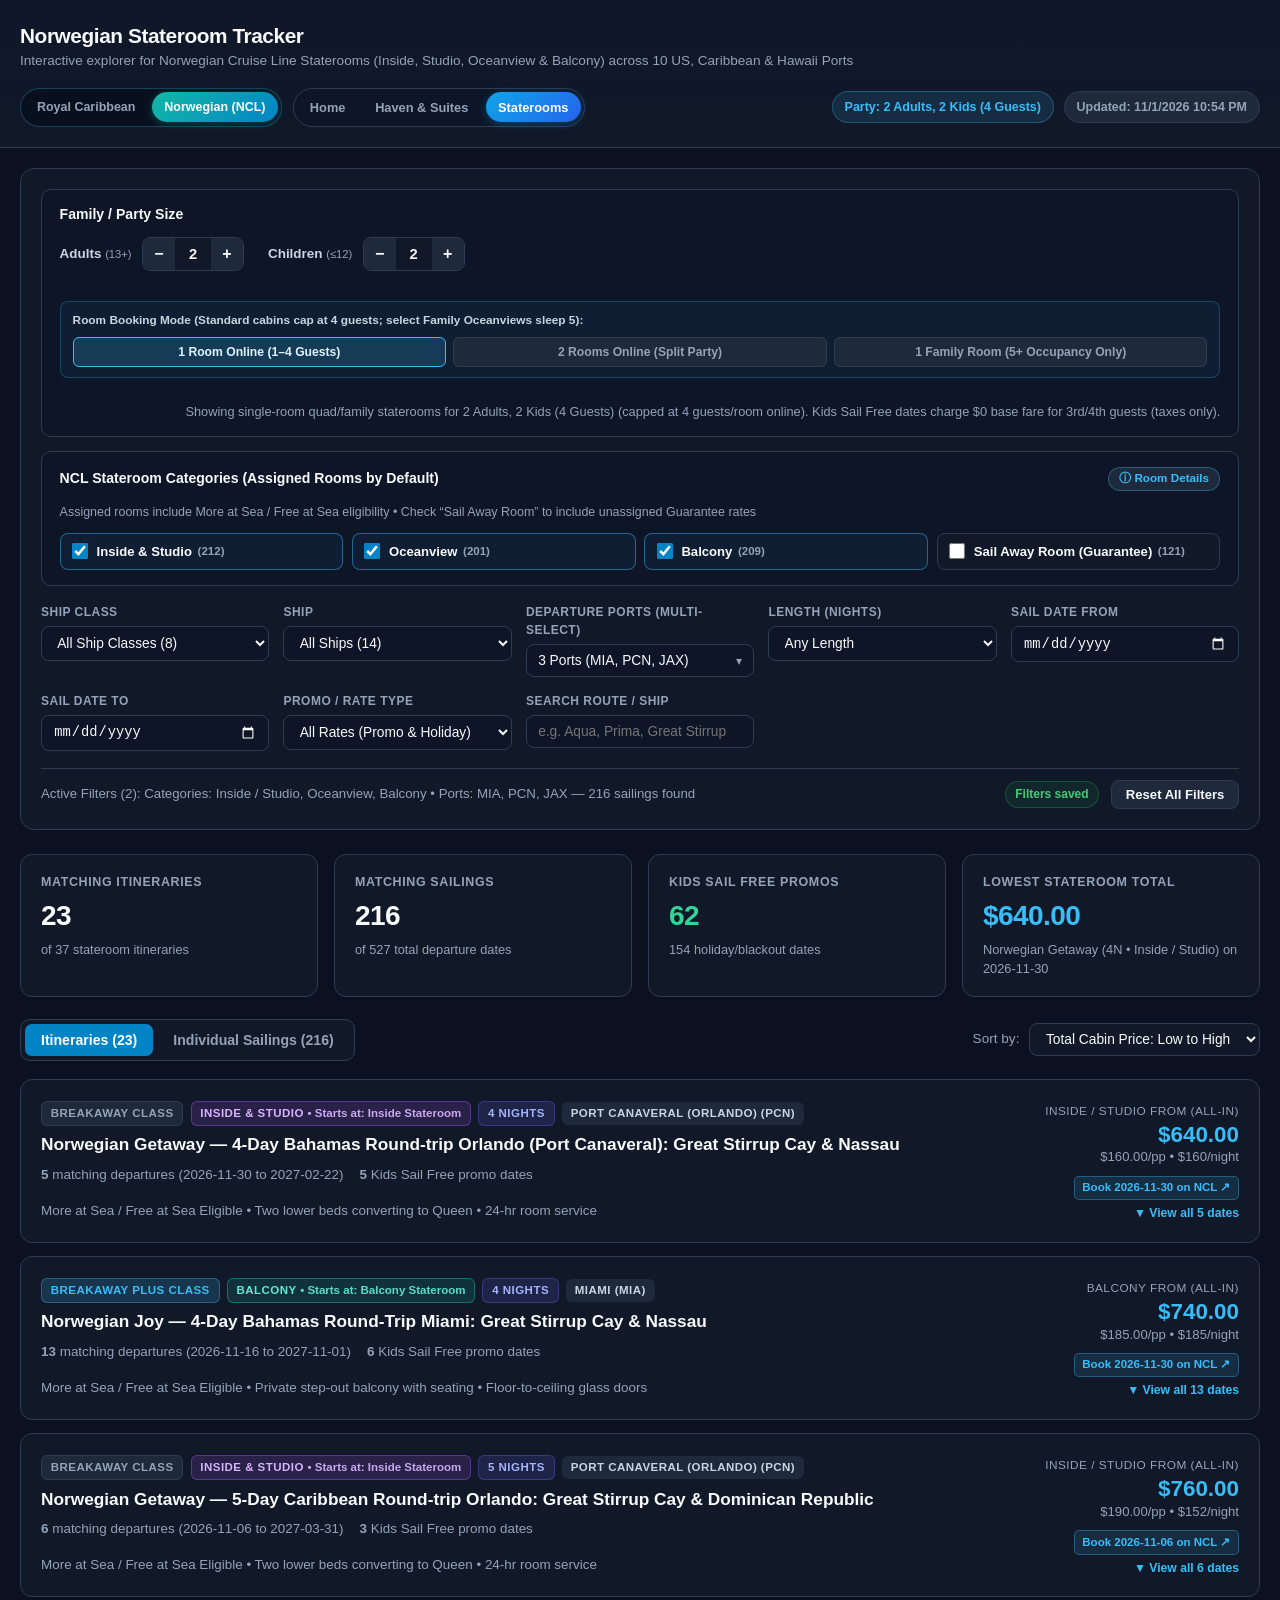
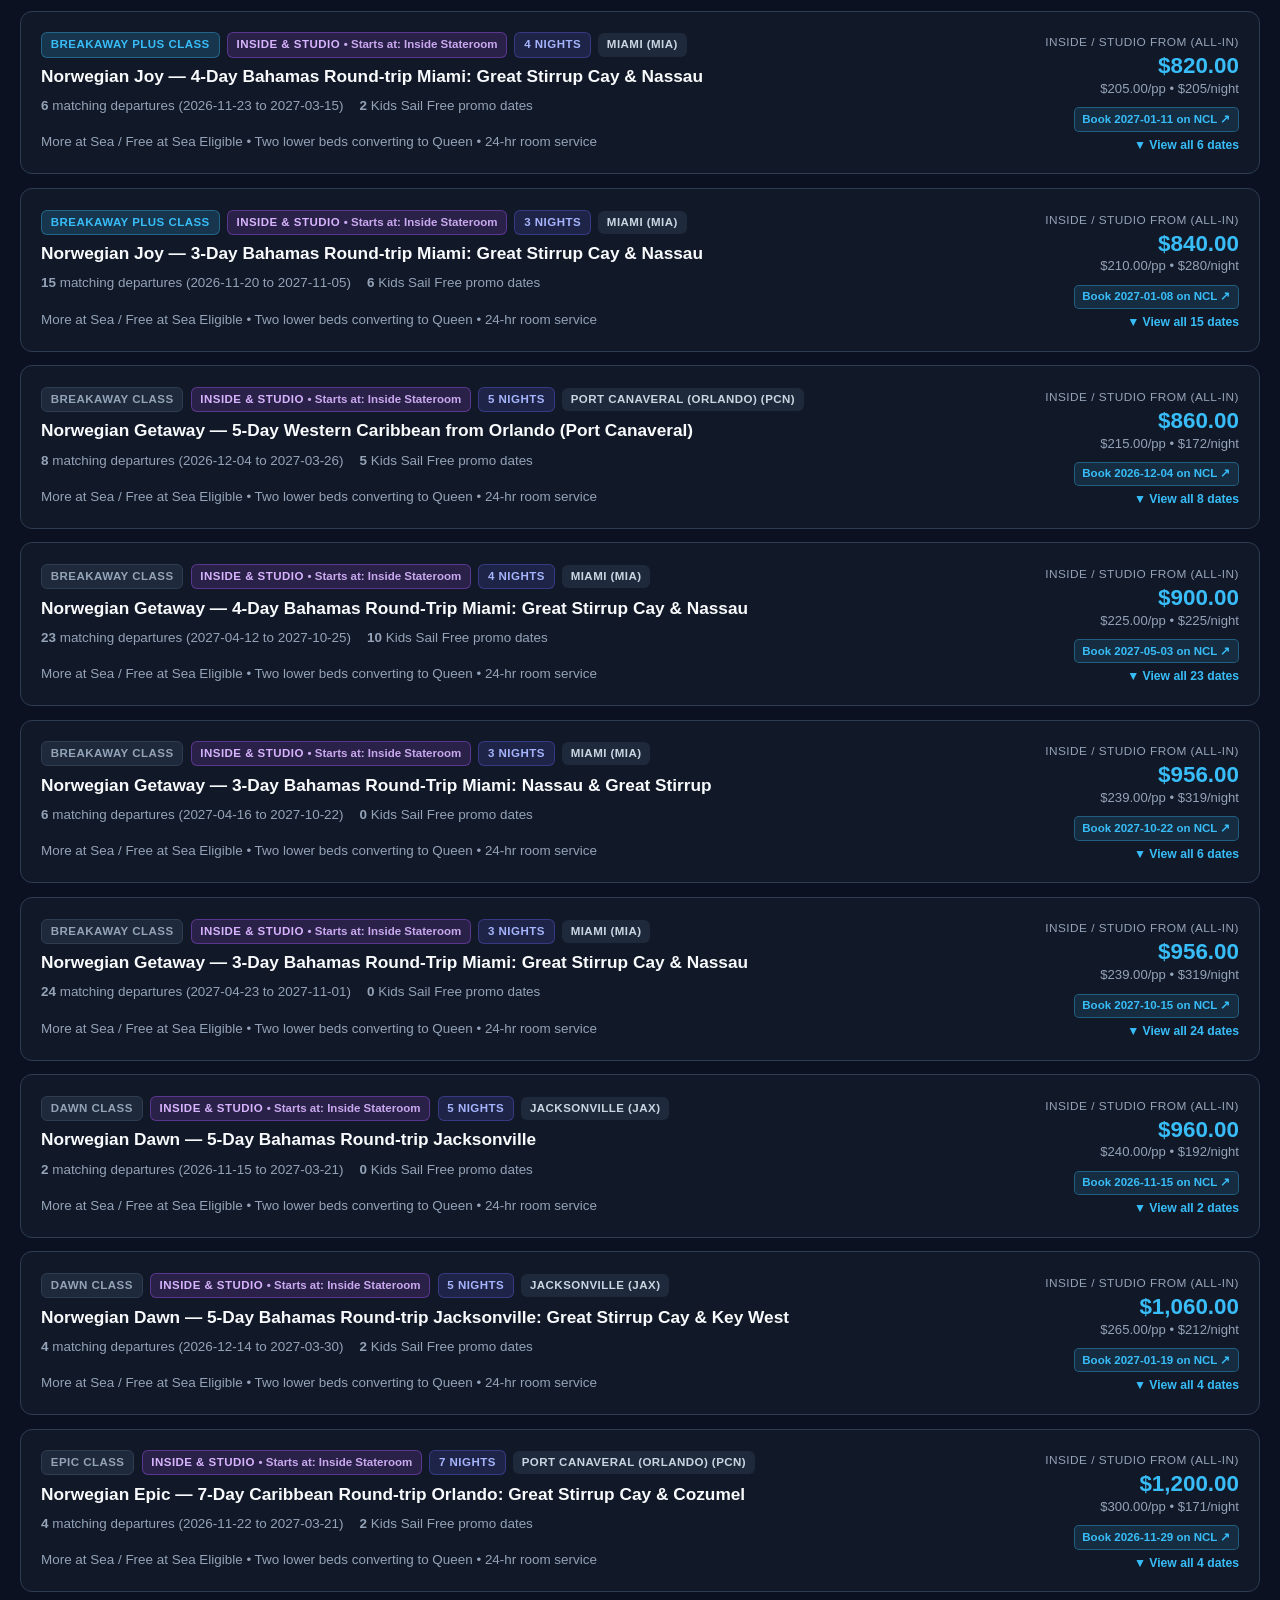
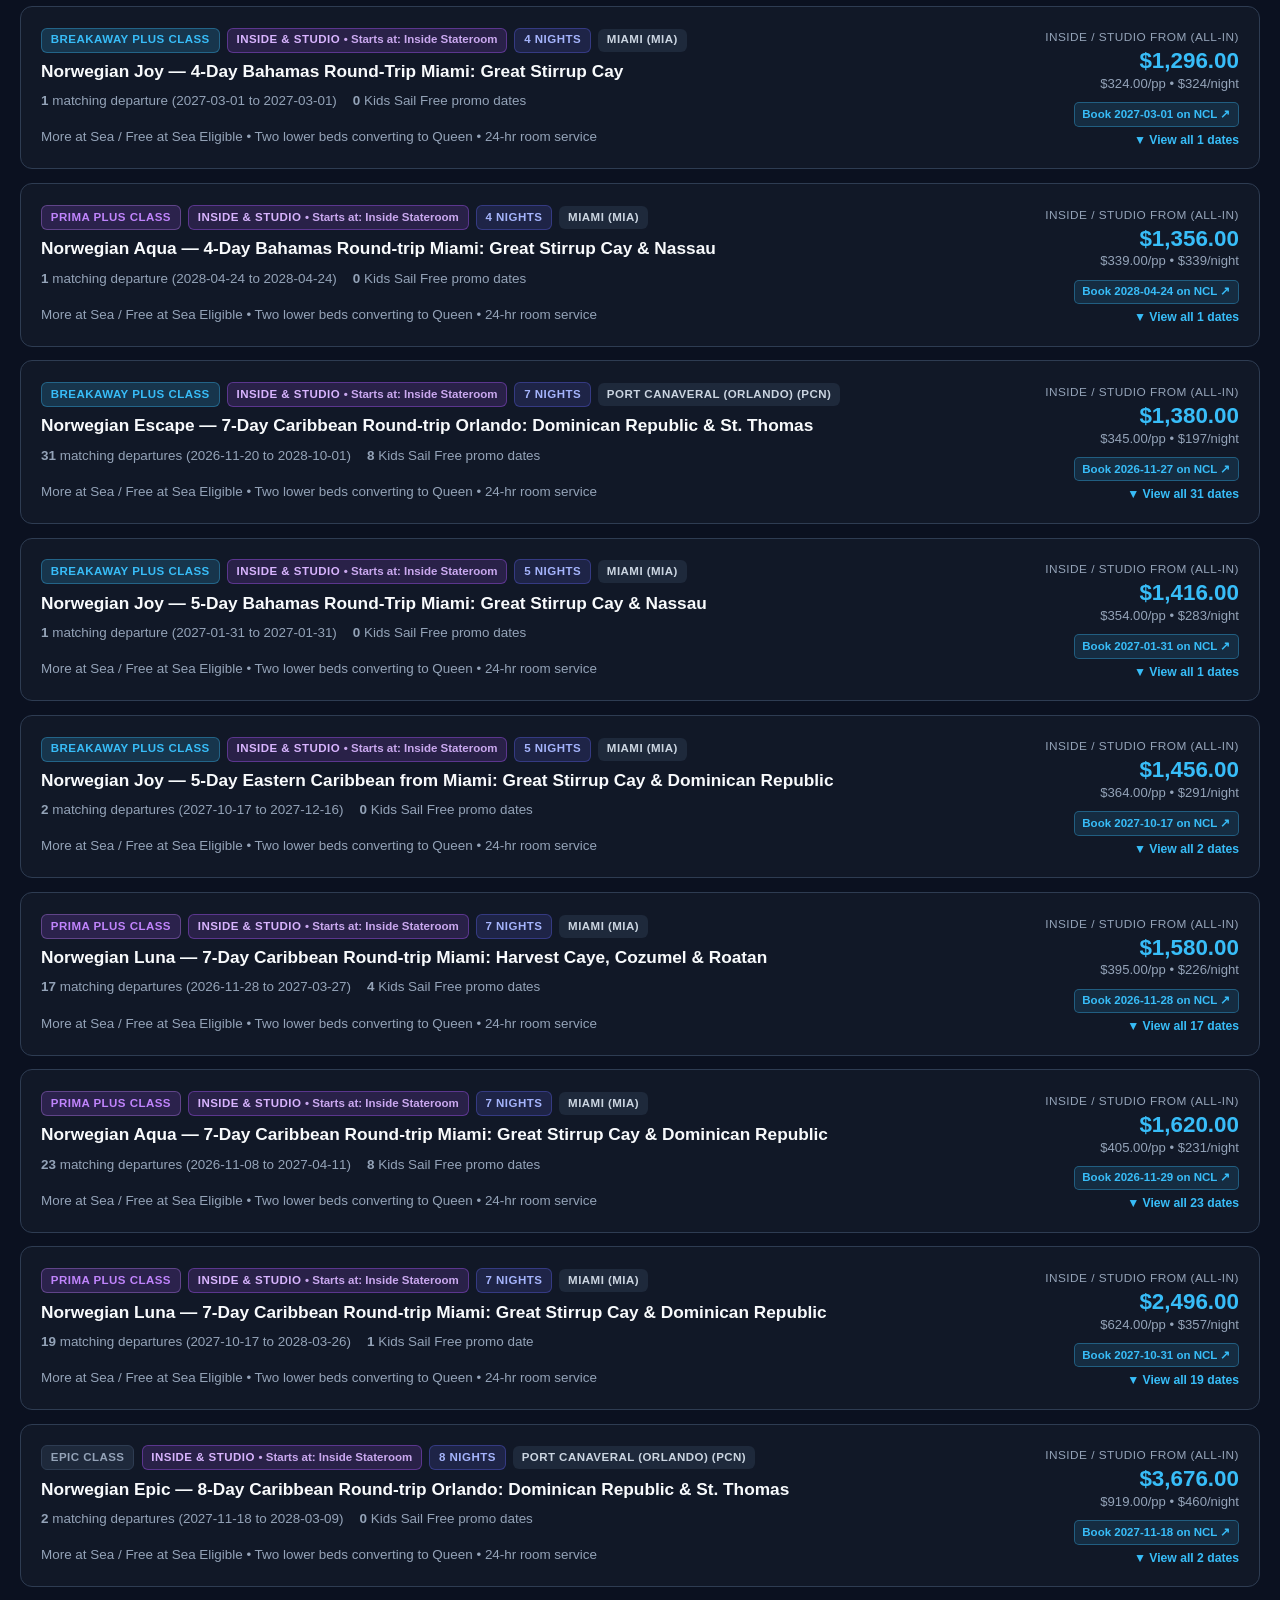
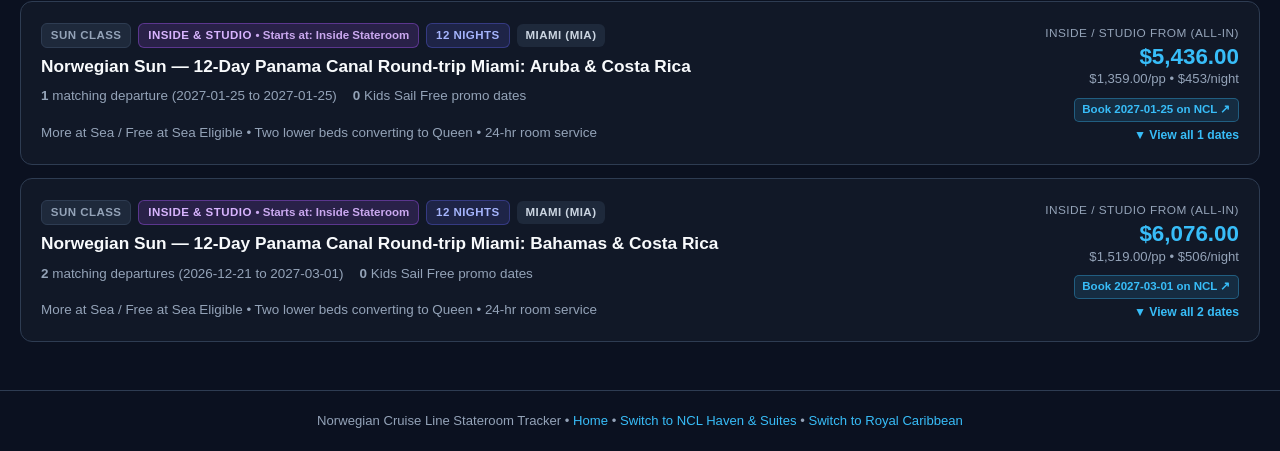
==== ncl-staterooms.html @ 7f30ced4 "Add Norwegian Cruise Line (NCL) Haven/Suites & Staterooms tabs and connecting-rooms report" ====
<!DOCTYPE html>
<html lang="en">
<head>
  <meta charset="UTF-8" />
  <meta name="viewport" content="width=device-width, initial-scale=1.0" />
  <meta name="robots" content="noindex, nofollow, noarchive" />
  <meta name="googlebot" content="noindex, nofollow" />
  <title>NCL Stateroom Tracker | Norwegian Inside, Oceanview &amp; Balcony</title>
  <link rel="stylesheet" href="styles.css?v=15" />
</head>
<body data-mode="ncl-staterooms" class="ncl-theme">
  <header class="site-header">
    <div class="container header-inner">
      <div class="brand">
        <div>
          <h1>Norwegian Stateroom Tracker</h1>
          <p class="subtitle" id="meta-subtitle">Loading NCL Inside, Studio, Oceanview &amp; Balcony staterooms across 14 ports...</p>
        </div>
      </div>
      <div class="header-nav-group">
        <div class="cruise-line-tabs" aria-label="Cruise Line Switcher">
          <a href="staterooms.html" class="line-tab" title="Switch to Royal Caribbean Staterooms">Royal Caribbean</a>
          <a href="ncl-staterooms.html" class="line-tab active" aria-current="page">Norwegian (NCL)</a>
        </div>
        <nav class="top-nav" aria-label="Tracker Switcher">
          <a href="index.html#ncl" class="nav-pill">Home</a>
          <a href="ncl-suites.html" class="nav-pill">Haven &amp; Suites</a>
          <a href="ncl-staterooms.html" class="nav-pill active">Staterooms</a>
        </nav>
      </div>
      <div class="header-meta">
        <span class="pill pill-outline" id="party-pill">Party: --</span>
        <span class="pill pill-muted" id="updated-pill">Updated: --</span>
      </div>
    </div>
  </header>

  <main class="container">
    <!-- Interactive Filter & Family Size Panel -->
    <section class="filter-panel" id="filter-panel" aria-label="Filters and Party Size">
      <button type="button" class="mobile-filter-toggle" id="mobile-filter-toggle" aria-expanded="true">
        <span>Party Size, Stateroom Types &amp; Filters</span>
        <span class="mobile-filter-chevron" id="mobile-filter-chevron">▲ Hide</span>
      </button>
      <div class="filter-collapsible-body" id="filter-collapsible-body">
        <div class="filter-panel-top">
          <!-- Family / Party Size Widget -->
          <div class="party-box">
            <div class="party-box-header">
              <span class="filter-section-title">Family / Party Size</span>
            </div>
            <div class="party-controls">
              <div class="stepper-group">
                <span class="stepper-label">Adults <small>(13+)</small></span>
                <div class="stepper">
                  <button type="button" class="step-btn" id="adults-minus" aria-label="Decrease adults">&minus;</button>
                  <span class="step-value" id="adults-val">2</span>
                  <button type="button" class="step-btn" id="adults-plus" aria-label="Increase adults">+</button>
                </div>
              </div>
              <div class="stepper-group">
                <span class="stepper-label">Children <small>(&le;12)</small></span>
                <div class="stepper">
                  <button type="button" class="step-btn" id="children-minus" aria-label="Decrease children">&minus;</button>
                  <span class="step-value" id="children-val">2</span>
                  <button type="button" class="step-btn" id="children-plus" aria-label="Increase children">+</button>
                </div>
              </div>
              <div class="room-mode-box" id="room-mode-box">
                <span class="room-mode-label" id="room-mode-label">Room Booking Mode (Standard cabins cap at 4 guests; select Family Oceanviews sleep 5):</span>
                <div class="room-mode-btns">
                  <button type="button" class="room-mode-btn active" data-room-mode="single_room" id="mode-btn-single">
                    1 Room Online (1&ndash;4 Guests)
                  </button>
                  <button type="button" class="room-mode-btn" data-room-mode="two_rooms" id="mode-btn-two">
                    2 Rooms Online (Split Party)
                  </button>
                  <button type="button" class="room-mode-btn" data-room-mode="single_room_5p" id="mode-btn-5p">
                    1 Family Room (5+ Occupancy Only)
                  </button>
                </div>
              </div>
              <div class="party-note" id="party-note">
                All-in stateroom total dynamically includes port taxes &amp; fees for all guests.
              </div>
            </div>
          </div>

          <!-- NCL Stateroom Category Checkboxes -->
          <div class="tier-box">
            <div class="tier-box-header">
              <span class="filter-section-title">NCL Stateroom Categories (Assigned Rooms by Default)</span>
              <div class="tier-header-actions">
                <button type="button" class="tier-details-toggle" id="tier-details-toggle" aria-expanded="false">
                  &#9432; Room Details
                </button>
              </div>
              <span class="tier-box-hint">Assigned rooms include More at Sea / Free at Sea eligibility &bull; Check &ldquo;Sail Away Room&rdquo; to include unassigned Guarantee rates</span>
            </div>
            <div class="tier-checkbox-grid" id="tier-checkbox-grid">
              <label class="tier-check-card tier-card-standard">
                <input type="checkbox" class="tier-checkbox" value="Interior" checked />
                <div class="tier-check-body">
                  <div class="tier-check-title">Inside &amp; Studio <span class="tier-count" id="tier-count-Interior"></span></div>
                  <div class="tier-check-desc">Family Inside (I4), Mid-Ship Inside (IA) &amp; Solo Studio (T1) &bull; Pick your exact cabin location</div>
                </div>
              </label>

              <label class="tier-check-card tier-card-sea">
                <input type="checkbox" class="tier-checkbox" value="OceanView" checked />
                <div class="tier-check-body">
                  <div class="tier-check-title">Oceanview <span class="tier-count" id="tier-count-OceanView"></span></div>
                  <div class="tier-check-desc">Oceanview Picture Window (OA) &amp; Family Oceanview (O4/O5, Sleeps 5) &bull; Ocean-facing window or porthole</div>
                </div>
              </label>

              <label class="tier-check-card tier-card-sky">
                <input type="checkbox" class="tier-checkbox" value="Balcony" checked />
                <div class="tier-check-body">
                  <div class="tier-check-title">Balcony <span class="tier-count" id="tier-count-Balcony"></span></div>
                  <div class="tier-check-desc">Balcony (BA/BB), Family Balcony (B4) &amp; Aft-Facing Balcony (B1) &bull; Private step-out veranda</div>
                </div>
              </label>

              <label class="tier-check-card tier-card-guarantee">
                <input type="checkbox" class="tier-checkbox" value="Guarantee" />
                <div class="tier-check-body">
                  <div class="tier-check-title">Sail Away Room (Guarantee) <span class="tier-count" id="tier-count-Guarantee"></span></div>
                  <div class="tier-check-desc">Unassigned Sail Away Rates (IX / OX / BX) &bull; NCL assigns cabin prior to sailing (excludes Free at Sea perks)</div>
                </div>
              </label>
            </div>
          </div>
        </div>

        <!-- Collapsible Search & Route Filters -->
        <div class="sub-collapsible-section" id="more-filters-section">
          <button type="button" class="sub-collapsible-toggle" id="more-filters-toggle" aria-expanded="false">
            <span class="sub-toggle-left">
              <strong>Route, Ship, Port &amp; Date Filters</strong>
              <span class="sub-toggle-badge" id="more-filters-badge">3 Ports</span>
            </span>
            <span class="sub-toggle-chevron" id="more-filters-chevron">&#9662; Show Filters</span>
          </button>
          <div class="filter-grid" id="filter-grid-body">
            <div class="filter-field">
              <label for="filter-ship-class">Ship Class</label>
              <select id="filter-ship-class">
                <option value="all">All Ship Classes</option>
              </select>
            </div>

            <div class="filter-field">
              <label for="filter-ship">Ship</label>
              <select id="filter-ship">
                <option value="all">All Ships</option>
              </select>
            </div>

            <div class="filter-field port-multiselect-field" id="port-multiselect">
              <label for="port-dropdown-btn">Departure Ports (Multi-Select)</label>
              <button type="button" class="multiselect-trigger" id="port-dropdown-btn" aria-expanded="false">
                <span class="multiselect-label" id="port-dropdown-label">3 Ports (MIA, PCN, JAX)</span>
                <span class="multiselect-caret">&#9662;</span>
              </button>
              <div class="multiselect-menu hidden" id="port-dropdown-menu">
                <div class="multiselect-actions">
                  <button type="button" class="ms-action-btn" data-port-preset="all">All Ports</button>
                  <button type="button" class="ms-action-btn" data-port-preset="fl">Florida (4)</button>
                  <button type="button" class="ms-action-btn" data-port-preset="orig3">MIA/PCN/JAX</button>
                  <button type="button" class="ms-action-btn" data-port-preset="none">Clear</button>
                </div>
                <div class="multiselect-list" id="port-options-list"></div>
                <div class="multiselect-add-port">
                  <div class="ms-add-row">
                    <input type="text" id="add-port-input" placeholder="Add port code (e.g. NYC, GAL, SEA)" maxlength="5" />
                    <button type="button" id="add-port-btn" class="ms-add-btn">+ Add</button>
                  </div>
                  <div class="ms-add-hint" id="add-port-hint">
                    Included: MIA, PCN, JAX, TPA, GAL, NYC, SJU, MSY, PHL, BOS, LAX, SAN, SEA, HNL
                  </div>
                </div>
              </div>
            </div>

            <div class="filter-field">
              <label for="filter-nights">Length (Nights)</label>
              <select id="filter-nights">
                <option value="all">Any Length</option>
                <option value="short">3–4 Nights (Weekend/Short)</option>
                <option value="medium">5–6 Nights</option>
                <option value="week">7 Nights</option>
                <option value="long">8+ Nights</option>
              </select>
            </div>

            <div class="filter-field">
              <label for="filter-date-start">Sail Date From</label>
              <input type="date" id="filter-date-start" />
            </div>

            <div class="filter-field">
              <label for="filter-date-end">Sail Date To</label>
              <input type="date" id="filter-date-end" />
            </div>

            <div class="filter-field">
              <label for="filter-rate">Promo / Rate Type</label>
              <select id="filter-rate">
                <option value="all">All Rates (Promo &amp; Holiday)</option>
                <option value="promo">Kids Sail Free (3rd &amp; 4th Free) Only</option>
                <option value="holiday">Holiday / Blackout Only</option>
              </select>
            </div>

            <div class="filter-field">
              <label for="filter-search">Search Route / Ship</label>
              <input type="search" id="filter-search" placeholder="e.g. Aqua, Prima, Great Stirrup Cay..." />
            </div>
          </div>
        </div>
      </div>

      <div class="filter-footer">
        <div class="active-filters-summary" id="active-filters-summary">Showing all available NCL stateroom sailings</div>
        <div class="filter-footer-actions">
          <span class="saved-indicator" id="saved-prefs-badge" title="Your filters, ports, and party size are saved in your browser's localStorage">Filters saved</span>
          <button type="button" class="reset-btn" id="reset-filters-btn">Reset All Filters</button>
        </div>
      </div>
    </section>

    <!-- Summary KPI Cards (Positioned Below Filters) -->
    <section class="kpi-grid" id="kpi-grid">
      <div class="kpi-card">
        <span class="kpi-label">Matching Itineraries</span>
        <strong class="kpi-value" id="kpi-itineraries">--</strong>
        <span class="kpi-sub" id="kpi-scanned">with available NCL staterooms</span>
      </div>
      <div class="kpi-card">
        <span class="kpi-label">Matching Sailings</span>
        <strong class="kpi-value" id="kpi-sailings">--</strong>
        <span class="kpi-sub" id="kpi-sailings-sub">individual departure dates</span>
      </div>
      <div class="kpi-card">
        <span class="kpi-label">Kids Sail Free Promos</span>
        <strong class="kpi-value kpi-promo" id="kpi-promos">--</strong>
        <span class="kpi-sub" id="kpi-holidays">-- holiday/blackout dates</span>
      </div>
      <div class="kpi-card">
        <span class="kpi-label">Lowest Stateroom Total</span>
        <strong class="kpi-value kpi-accent" id="kpi-lowest">--</strong>
        <span class="kpi-sub" id="kpi-lowest-sub">incl. taxes &amp; fees</span>
      </div>
    </section>

    <!-- View Switcher & Quick Sort Bar -->
    <section class="toolbar">
      <div class="view-tabs" role="tablist">
        <button class="tab-btn active" data-view="itineraries" id="tab-itineraries">
          Itineraries (<span id="count-itineraries">0</span>)
        </button>
        <button class="tab-btn" data-view="sailings" id="tab-sailings">
          Individual Sailings (<span id="count-sailings">0</span>)
        </button>
      </div>

      <div class="toolbar-actions">
        <label class="sort-label" for="sort-select">Sort by:</label>
        <select id="sort-select" class="sort-select">
          <option value="total_asc">Total Cabin Price: Low to High</option>
          <option value="total_desc">Total Cabin Price: High to Low</option>
          <option value="pp_asc">Per Guest Price: Low to High</option>
          <option value="ppn_asc">Price / Night: Low to High</option>
          <option value="date_asc">Sail Date: Soonest First</option>
          <option value="date_desc">Sail Date: Latest First</option>
          <option value="nights_desc">Length: Longest First</option>
          <option value="nights_asc">Length: Shortest First</option>
          <option value="ship_asc">Ship Name (A–Z)</option>
        </select>
      </div>
    </section>

    <!-- Status / Error Banner -->
    <div id="status-banner" class="status-banner hidden"></div>

    <!-- Empty State -->
    <div id="empty-state" class="empty-state hidden">
      <h3>No NCL stateroom sailings match your current filters</h3>
      <p>Try checking more Stateroom Categories (Inside / Oceanview / Balcony), adding more departure ports, or clicking Reset All Filters.</p>
    </div>

    <!-- VIEW 1: All Itineraries Grid/List -->
    <section id="view-itineraries" class="view-section">
      <div id="itineraries-container" class="itineraries-list"></div>
    </section>

    <!-- VIEW 2: All Individual Sailings Table -->
    <section id="view-sailings" class="view-section hidden">
      <div class="table-card">
        <div class="table-responsive">
          <table class="sailings-table sailings-table-all">
            <thead>
              <tr>
                <th class="sortable" data-sort="date">Sail Date <span class="sort-indicator"></span></th>
                <th class="sortable" data-sort="ship">Ship &amp; Class <span class="sort-indicator"></span></th>
                <th>Itinerary</th>
                <th>Port</th>
                <th class="sortable" data-sort="nights">Nights <span class="sort-indicator"></span></th>
                <th>Stateroom Category &amp; Details</th>
                <th class="num sortable" data-sort="pp">Per Guest <span class="sort-indicator"></span></th>
                <th class="num sortable" data-sort="total">Total w/ Taxes <span class="sort-indicator"></span></th>
                <th class="num sortable" data-sort="ppn">Per Night <span class="sort-indicator"></span></th>
                <th>Promo / Rate Status</th>
              </tr>
            </thead>
            <tbody id="sailings-tbody"></tbody>
          </table>
        </div>
      </div>
    </section>
  </main>

  <footer class="site-footer">
    <div class="container">
      <p>Norwegian Cruise Line Stateroom Tracker &bull; <a href="index.html#ncl" style="color:var(--accent);text-decoration:none">Home</a> &bull; <a href="ncl-suites.html" style="color:var(--accent);text-decoration:none">Switch to NCL Haven &amp; Suites</a> &bull; <a href="staterooms.html" style="color:var(--accent);text-decoration:none">Switch to Royal Caribbean</a></p>
    </div>
  </footer>

  <script src="app.js?v=15"></script>
</body>
</html>
---- styles.css ----
:root {
  --bg: #0b1120;
  --surface: #111827;
  --surface-elevated: #1e293b;
  --surface-hover: #263449;
  --border: #2e3c52;
  --text: #f8fafc;
  --text-muted: #94a3b8;
  --accent: #38bdf8;
  --accent-strong: #0284c7;
  --promo-bg: rgba(16, 185, 129, 0.14);
  --promo-border: rgba(16, 185, 129, 0.4);
  --promo-text: #34d399;
  --holiday-bg: rgba(245, 158, 11, 0.14);
  --holiday-border: rgba(245, 158, 11, 0.4);
  --holiday-text: #fbbf24;
  --icon-cls-bg: rgba(168, 85, 247, 0.18);
  --icon-cls-text: #c084fc;
  --oasis-cls-bg: rgba(56, 189, 248, 0.18);
  --oasis-cls-text: #38bdf8;
}

* {
  box-sizing: border-box;
  margin: 0;
  padding: 0;
}

body {
  font-family: -apple-system, BlinkMacSystemFont, "Segoe UI", Roboto, Inter, sans-serif;
  background-color: var(--bg);
  color: var(--text);
  line-height: 1.5;
  min-height: 100vh;
  display: flex;
  flex-direction: column;
}

.container {
  max-width: 1360px;
  margin: 0 auto;
  padding: 0 1.25rem;
  width: 100%;
}

/* Header */
.site-header {
  background: linear-gradient(180deg, #0f172a 0%, #111827 100%);
  border-bottom: 1px solid var(--border);
  padding: 1.25rem 0;
  position: sticky;
  top: 0;
  z-index: 20;
  backdrop-filter: blur(10px);
}

.header-inner {
  display: flex;
  align-items: center;
  justify-content: space-between;
  gap: 1rem;
  flex-wrap: wrap;
}

.brand {
  display: flex;
  align-items: center;
  gap: 0.85rem;
}

.brand-icon {
  width: 42px;
  height: 42px;
  border-radius: 10px;
  background: linear-gradient(135deg, #0284c7, #2563eb);
  display: flex;
  align-items: center;
  justify-content: center;
  font-size: 1.35rem;
  box-shadow: 0 4px 12px rgba(2, 132, 199, 0.35);
}

.brand h1 {
  font-size: 1.3rem;
  font-weight: 700;
  letter-spacing: -0.02em;
}

.subtitle {
  font-size: 0.85rem;
  color: var(--text-muted);
}

.header-meta {
  display: flex;
  gap: 0.6rem;
  flex-wrap: wrap;
}

.pill {
  font-size: 0.78rem;
  font-weight: 600;
  padding: 0.35rem 0.75rem;
  border-radius: 999px;
  display: inline-flex;
  align-items: center;
  gap: 0.35rem;
}

.pill-outline {
  background: rgba(56, 189, 248, 0.12);
  color: var(--accent);
  border: 1px solid rgba(56, 189, 248, 0.3);
}

.pill-muted {
  background: var(--surface-elevated);
  color: var(--text-muted);
  border: 1px solid var(--border);
}

/* KPI Grid */
.kpi-grid {
  display: grid;
  grid-template-columns: repeat(auto-fit, minmax(220px, 1fr));
  gap: 1rem;
  margin-top: 1.5rem;
}

.kpi-card {
  background: var(--surface);
  border: 1px solid var(--border);
  border-radius: 12px;
  padding: 1.1rem 1.25rem;
  display: flex;
  flex-direction: column;
  gap: 0.2rem;
}

.kpi-label {
  font-size: 0.78rem;
  text-transform: uppercase;
  letter-spacing: 0.05em;
  color: var(--text-muted);
  font-weight: 600;
}

.kpi-value {
  font-size: 1.75rem;
  font-weight: 700;
  letter-spacing: -0.02em;
}

.kpi-promo {
  color: var(--promo-text);
}

.kpi-accent {
  color: var(--accent);
}

.kpi-sub {
  font-size: 0.8rem;
  color: var(--text-muted);
}

/* Filter Panel & Family Size */
.filter-panel {
  background: var(--surface);
  border: 1px solid var(--border);
  border-radius: 14px;
  padding: 1.25rem;
  margin-top: 1.25rem;
  display: flex;
  flex-direction: column;
  gap: 1.1rem;
}

.party-box {
  background: #0d1526;
  border: 1px solid var(--border);
  border-radius: 10px;
  padding: 0.9rem 1.1rem;
  display: flex;
  flex-direction: column;
  gap: 0.75rem;
}

.party-box-header {
  display: flex;
  align-items: center;
  justify-content: space-between;
  gap: 0.75rem;
  flex-wrap: wrap;
}

.filter-section-title {
  font-size: 0.88rem;
  font-weight: 700;
  color: var(--text);
}

.party-presets {
  display: flex;
  gap: 0.4rem;
  flex-wrap: wrap;
}

.preset-chip {
  background: var(--surface-elevated);
  color: var(--text-muted);
  border: 1px solid var(--border);
  border-radius: 999px;
  padding: 0.25rem 0.7rem;
  font-size: 0.76rem;
  font-weight: 600;
  cursor: pointer;
  transition: all 0.15s ease;
}

.preset-chip:hover {
  color: var(--text);
  border-color: var(--accent);
}

.preset-chip.active {
  background: rgba(56, 189, 248, 0.18);
  color: var(--accent);
  border-color: var(--accent);
}

.party-controls {
  display: flex;
  align-items: center;
  gap: 1.5rem;
  flex-wrap: wrap;
}

.stepper-group {
  display: flex;
  align-items: center;
  gap: 0.65rem;
}

.stepper-label {
  font-size: 0.84rem;
  font-weight: 600;
  color: #cbd5e1;
}

.stepper-label small {
  color: var(--text-muted);
  font-weight: 400;
}

.stepper {
  display: inline-flex;
  align-items: center;
  background: var(--surface);
  border: 1px solid var(--border);
  border-radius: 8px;
  overflow: hidden;
}

.step-btn {
  background: var(--surface-elevated);
  color: var(--text);
  border: none;
  width: 32px;
  height: 32px;
  font-size: 1rem;
  font-weight: 700;
  cursor: pointer;
  transition: background 0.15s ease;
}

.step-btn:hover:not(:disabled) {
  background: var(--accent-strong);
}

.step-btn:disabled {
  opacity: 0.4;
  cursor: not-allowed;
}

.step-value {
  min-width: 36px;
  text-align: center;
  font-weight: 700;
  font-size: 0.92rem;
  font-variant-numeric: tabular-nums;
}

.party-note {
  font-size: 0.8rem;
  color: var(--text-muted);
  margin-left: auto;
}

.filter-panel-top {
  display: flex;
  flex-direction: column;
  gap: 0.9rem;
}

.tier-box {
  background: #0d1526;
  border: 1px solid var(--border);
  border-radius: 10px;
  padding: 0.9rem 1.1rem;
  display: flex;
  flex-direction: column;
  gap: 0.7rem;
}

.tier-box-header {
  display: flex;
  align-items: center;
  justify-content: space-between;
  gap: 0.75rem;
  flex-wrap: wrap;
}

.tier-header-actions {
  display: flex;
  align-items: center;
  gap: 0.5rem;
}

.tier-details-toggle {
  background: var(--surface-elevated);
  color: var(--accent);
  border: 1px solid rgba(56, 189, 248, 0.35);
  border-radius: 999px;
  padding: 0.22rem 0.65rem;
  font-size: 0.73rem;
  font-weight: 700;
  cursor: pointer;
  transition: all 0.15s ease;
  white-space: nowrap;
}

.tier-details-toggle:hover,
.tier-details-toggle.active {
  background: rgba(56, 189, 248, 0.18);
  border-color: var(--accent);
}

.tier-box-hint {
  font-size: 0.78rem;
  color: var(--text-muted);
  width: 100%;
}

.tier-checkbox-grid {
  display: grid;
  grid-template-columns: repeat(auto-fit, minmax(200px, 1fr));
  gap: 0.55rem;
}

.tier-check-card {
  display: flex;
  align-items: center;
  gap: 0.55rem;
  padding: 0.5rem 0.7rem;
  border-radius: 8px;
  background: var(--surface);
  border: 1px solid var(--border);
  cursor: pointer;
  user-select: none;
  transition: all 0.15s ease;
}

.tier-checkbox-grid.show-tier-details .tier-check-card {
  align-items: flex-start;
  padding: 0.65rem 0.8rem;
}

.tier-check-card:hover {
  border-color: #475569;
}

.tier-check-card:has(input:checked) {
  border-color: rgba(56, 189, 248, 0.45);
  background: rgba(56, 189, 248, 0.06);
}

.tier-check-card input[type="checkbox"] {
  width: 16px;
  height: 16px;
  margin-top: 0;
  accent-color: var(--accent-strong);
  cursor: pointer;
  flex-shrink: 0;
}

.tier-checkbox-grid.show-tier-details .tier-check-card input[type="checkbox"] {
  margin-top: 0.18rem;
}

.tier-check-body {
  display: flex;
  flex-direction: column;
  gap: 0.15rem;
  min-width: 0;
}

.tier-check-title {
  font-size: 0.82rem;
  font-weight: 700;
  color: var(--text);
  display: flex;
  align-items: center;
  gap: 0.35rem;
  flex-wrap: wrap;
}

.tier-count {
  font-size: 0.72rem;
  font-weight: 600;
  color: var(--text-muted);
}

.tier-check-desc {
  display: none;
  font-size: 0.72rem;
  color: var(--text-muted);
  line-height: 1.35;
}

.tier-checkbox-grid.show-tier-details .tier-check-desc {
  display: block;
}

.badge-tier-sea {
  background: rgba(14, 165, 233, 0.16);
  color: #38bdf8;
  border: 1px solid rgba(14, 165, 233, 0.4);
}

.badge-tier-sky {
  background: rgba(99, 102, 241, 0.18);
  color: #a5b4fc;
  border: 1px solid rgba(99, 102, 241, 0.45);
}

.badge-tier-star {
  background: rgba(234, 179, 8, 0.18);
  color: #fde047;
  border: 1px solid rgba(234, 179, 8, 0.45);
}

.badge-tier-standard {
  background: var(--surface-elevated);
  color: #cbd5e1;
  border: 1px solid var(--border);
}

.badge-tier-guarantee {
  background: rgba(245, 158, 11, 0.16);
  color: #fbbf24;
  border: 1px solid rgba(245, 158, 11, 0.45);
}

.live-price-tag {
  font-size: 0.66rem;
  font-weight: 700;
  color: #4ade80;
  background: rgba(34, 197, 94, 0.14);
  border: 1px solid rgba(34, 197, 94, 0.35);
  border-radius: 4px;
  padding: 0.08rem 0.35rem;
  text-transform: uppercase;
  letter-spacing: 0.03em;
}

.amenities-sub {
  display: block;
  font-size: 0.72rem;
  color: var(--text-muted);
  white-space: normal;
  max-width: 290px;
  line-height: 1.3;
  margin-top: 0.16rem;
}

.tier-lead-room {
  opacity: 0.92;
  font-weight: 600;
  text-transform: none;
  letter-spacing: 0;
}

.suite-cell-header {
  display: flex;
  align-items: center;
  gap: 0.45rem;
  flex-wrap: wrap;
}

.suite-lead-room {
  font-size: 0.82rem;
  font-weight: 700;
  color: var(--text);
}

.suite-other-rooms {
  display: block;
  font-size: 0.7rem;
  color: #94a3b8;
  white-space: normal;
  max-width: 310px;
  line-height: 1.3;
  margin-top: 0.15rem;
}

.cell-more-details {
  margin-top: 0.25rem;
}

.cell-more-summary {
  display: inline-flex;
  align-items: center;
  gap: 0.25rem;
  font-size: 0.71rem;
  font-weight: 600;
  color: var(--accent);
  cursor: pointer;
  user-select: none;
  list-style: none;
  padding: 0.1rem 0.42rem;
  border-radius: 5px;
  background: rgba(56, 189, 248, 0.09);
  border: 1px solid rgba(56, 189, 248, 0.24);
  transition: all 0.15s ease;
}

.cell-more-summary::-webkit-details-marker {
  display: none;
}

.cell-more-summary::before {
  content: "▸";
  font-size: 0.72rem;
  transition: transform 0.15s ease;
}

.cell-more-details[open] .cell-more-summary::before {
  transform: rotate(90deg);
}

.cell-more-summary:hover {
  background: rgba(56, 189, 248, 0.18);
  border-color: var(--accent);
}

.cell-more-body {
  margin-top: 0.28rem;
  padding: 0.35rem 0.5rem;
  background: rgba(15, 23, 42, 0.65);
  border-left: 2px solid rgba(56, 189, 248, 0.4);
  border-radius: 0 5px 5px 0;
}

/* Sub-Collapsible Filter Section (Mobile Accordion) */
.sub-collapsible-section {
  display: flex;
  flex-direction: column;
  gap: 0.65rem;
}

.sub-collapsible-toggle {
  display: none;
  align-items: center;
  justify-content: space-between;
  gap: 0.5rem;
  width: 100%;
  background: #0d1526;
  color: var(--text);
  border: 1px solid var(--border);
  border-radius: 8px;
  padding: 0.55rem 0.75rem;
  font-size: 0.8rem;
  cursor: pointer;
  text-align: left;
}

.sub-toggle-left {
  display: flex;
  align-items: center;
  gap: 0.45rem;
  flex-wrap: wrap;
}

.sub-toggle-badge {
  font-size: 0.7rem;
  font-weight: 600;
  color: var(--accent);
  background: rgba(56, 189, 248, 0.12);
  border: 1px solid rgba(56, 189, 248, 0.3);
  border-radius: 999px;
  padding: 0.08rem 0.48rem;
}

.sub-toggle-chevron {
  font-size: 0.74rem;
  font-weight: 700;
  color: var(--accent);
  white-space: nowrap;
}

.itin-code-row {
  display: flex;
  align-items: center;
  gap: 0.55rem;
  flex-wrap: wrap;
  margin-top: 0.25rem;
}

.itin-card-actions {
  margin-top: 0.25rem;
}

.royal-link-btn {
  display: inline-flex;
  align-items: center;
  gap: 0.2rem;
  font-size: 0.72rem;
  font-weight: 600;
  color: var(--accent);
  background: rgba(56, 189, 248, 0.12);
  border: 1px solid rgba(56, 189, 248, 0.35);
  border-radius: 5px;
  padding: 0.16rem 0.48rem;
  text-decoration: none;
  white-space: nowrap;
  transition: all 0.15s ease;
}

.royal-link-btn:hover {
  background: var(--accent-strong);
  color: #fff;
  border-color: var(--accent);
}

.filter-grid {
  display: grid;
  grid-template-columns: repeat(auto-fill, minmax(220px, 1fr));
  gap: 0.9rem;
}

.filter-field {
  display: flex;
  flex-direction: column;
  gap: 0.32rem;
}

.filter-field label {
  font-size: 0.75rem;
  font-weight: 600;
  text-transform: uppercase;
  letter-spacing: 0.04em;
  color: var(--text-muted);
}

.filter-field select,
.filter-field input {
  background: #0d1526;
  color: var(--text);
  border: 1px solid var(--border);
  border-radius: 8px;
  padding: 0.5rem 0.7rem;
  font-size: 0.86rem;
  outline: none;
  width: 100%;
  color-scheme: dark;
}

.filter-field select:focus,
.filter-field input:focus {
  border-color: var(--accent);
}

/* Multi-select Port Dropdown */
.port-multiselect-field {
  position: relative;
}

.multiselect-trigger {
  display: flex;
  align-items: center;
  justify-content: space-between;
  gap: 0.5rem;
  background: #0d1526;
  color: var(--text);
  border: 1px solid var(--border);
  border-radius: 8px;
  padding: 0.5rem 0.7rem;
  font-size: 0.86rem;
  width: 100%;
  cursor: pointer;
  text-align: left;
  transition: border-color 0.15s ease;
}

.multiselect-trigger:hover,
.multiselect-trigger[aria-expanded="true"] {
  border-color: var(--accent);
}

.multiselect-label {
  overflow: hidden;
  text-overflow: ellipsis;
  white-space: nowrap;
  font-weight: 500;
}

.multiselect-caret {
  color: var(--text-muted);
  font-size: 0.75rem;
  flex-shrink: 0;
}

.multiselect-menu {
  position: absolute;
  top: calc(100% + 6px);
  left: 0;
  min-width: 310px;
  width: max-content;
  max-width: 92vw;
  background: #0f172a;
  border: 1px solid #334155;
  border-radius: 10px;
  box-shadow: 0 14px 32px rgba(0, 0, 0, 0.55);
  z-index: 60;
  display: flex;
  flex-direction: column;
  overflow: hidden;
}

.multiselect-actions {
  display: flex;
  align-items: center;
  gap: 0.35rem;
  padding: 0.55rem 0.65rem;
  background: #0b1120;
  border-bottom: 1px solid var(--border);
  flex-wrap: wrap;
}

.ms-action-btn {
  background: var(--surface-elevated);
  color: #cbd5e1;
  border: 1px solid var(--border);
  border-radius: 6px;
  padding: 0.2rem 0.5rem;
  font-size: 0.72rem;
  font-weight: 600;
  cursor: pointer;
  transition: all 0.12s ease;
}

.ms-action-btn:hover {
  border-color: var(--accent);
  color: var(--accent);
}

.multiselect-list {
  max-height: 240px;
  overflow-y: auto;
  padding: 0.35rem 0;
  display: flex;
  flex-direction: column;
}

.ms-port-item {
  display: flex;
  align-items: center;
  justify-content: space-between;
  gap: 0.6rem;
  padding: 0.42rem 0.75rem;
  cursor: pointer;
  user-select: none;
  font-size: 0.83rem;
  color: var(--text);
  text-transform: none !important;
  letter-spacing: 0 !important;
  font-weight: 500 !important;
  transition: background 0.12s ease;
}

.ms-port-item:hover {
  background: rgba(56, 189, 248, 0.1);
}

.ms-port-left {
  display: flex;
  align-items: center;
  gap: 0.55rem;
}

.ms-port-left input[type="checkbox"] {
  width: 15px;
  height: 15px;
  accent-color: var(--accent-strong);
  cursor: pointer;
  padding: 0;
  margin: 0;
  flex-shrink: 0;
}

.ms-port-code {
  font-size: 0.72rem;
  font-weight: 700;
  color: var(--accent);
  background: rgba(56, 189, 248, 0.12);
  border: 1px solid rgba(56, 189, 248, 0.28);
  border-radius: 4px;
  padding: 0.05rem 0.32rem;
}

.ms-port-count {
  font-size: 0.74rem;
  color: var(--text-muted);
  font-variant-numeric: tabular-nums;
}

.multiselect-add-port {
  padding: 0.55rem 0.65rem;
  background: #0b1120;
  border-top: 1px solid var(--border);
  display: flex;
  flex-direction: column;
  gap: 0.35rem;
}

.ms-add-row {
  display: flex;
  gap: 0.4rem;
}

.ms-add-row input {
  flex: 1;
  padding: 0.35rem 0.55rem;
  font-size: 0.78rem;
  border-radius: 6px;
  text-transform: uppercase;
}

.ms-add-btn {
  background: var(--accent-strong);
  color: #fff;
  border: none;
  border-radius: 6px;
  padding: 0.35rem 0.65rem;
  font-size: 0.76rem;
  font-weight: 700;
  cursor: pointer;
  white-space: nowrap;
}

.ms-add-btn:hover {
  background: var(--accent);
  color: #0b1120;
}

.ms-add-hint {
  font-size: 0.69rem;
  color: var(--text-muted);
  line-height: 1.3;
}

.filter-footer {
  display: flex;
  align-items: center;
  justify-content: space-between;
  gap: 1rem;
  padding-top: 0.65rem;
  border-top: 1px solid var(--border);
  flex-wrap: wrap;
}

.filter-footer-actions {
  display: flex;
  align-items: center;
  gap: 0.75rem;
}

.saved-indicator {
  font-size: 0.75rem;
  color: #4ade80;
  background: rgba(34, 197, 94, 0.1);
  border: 1px solid rgba(34, 197, 94, 0.3);
  border-radius: 999px;
  padding: 0.2rem 0.6rem;
  font-weight: 600;
  opacity: 0.9;
  transition: opacity 0.2s ease;
}

.active-filters-summary {
  font-size: 0.83rem;
  color: var(--text-muted);
}

.reset-btn {
  background: var(--surface-elevated);
  color: var(--text);
  border: 1px solid var(--border);
  border-radius: 8px;
  padding: 0.4rem 0.85rem;
  font-size: 0.82rem;
  font-weight: 600;
  cursor: pointer;
  transition: all 0.15s ease;
}

.reset-btn:hover {
  border-color: var(--accent);
  color: var(--accent);
}

/* Toolbar */
.toolbar {
  display: flex;
  align-items: center;
  justify-content: space-between;
  gap: 1rem;
  margin: 1.35rem 0 1.15rem;
  flex-wrap: wrap;
}

.view-tabs {
  display: inline-flex;
  background: var(--surface);
  border: 1px solid var(--border);
  border-radius: 10px;
  padding: 0.25rem;
  gap: 0.25rem;
}

.tab-btn {
  background: transparent;
  color: var(--text-muted);
  border: none;
  padding: 0.5rem 1rem;
  font-size: 0.88rem;
  font-weight: 600;
  border-radius: 7px;
  cursor: pointer;
  transition: all 0.15s ease;
}

.tab-btn:hover {
  color: var(--text);
}

.tab-btn.active {
  background: var(--accent-strong);
  color: #fff;
}

.toolbar-actions {
  display: flex;
  align-items: center;
  gap: 0.6rem;
}

.sort-label {
  font-size: 0.85rem;
  color: var(--text-muted);
}

.sort-select {
  background: var(--surface);
  color: var(--text);
  border: 1px solid var(--border);
  border-radius: 8px;
  padding: 0.45rem 0.75rem;
  font-size: 0.86rem;
  outline: none;
  cursor: pointer;
}

.sort-select:focus {
  border-color: var(--accent);
}

/* Itineraries List */
.itineraries-list {
  display: flex;
  flex-direction: column;
  gap: 0.85rem;
  margin-bottom: 3rem;
}

.itin-card {
  background: var(--surface);
  border: 1px solid var(--border);
  border-radius: 12px;
  overflow: hidden;
  transition: border-color 0.15s ease;
}

.itin-card:hover {
  border-color: #475569;
}

.itin-summary {
  padding: 1.1rem 1.25rem;
  display: grid;
  grid-template-columns: 1fr auto;
  gap: 1.25rem;
  align-items: center;
  cursor: pointer;
  user-select: none;
}

.itin-main {
  display: flex;
  flex-direction: column;
  gap: 0.4rem;
}

.itin-badges {
  display: flex;
  align-items: center;
  gap: 0.45rem;
  flex-wrap: wrap;
}

.badge {
  font-size: 0.72rem;
  font-weight: 700;
  padding: 0.18rem 0.55rem;
  border-radius: 6px;
  text-transform: uppercase;
  letter-spacing: 0.04em;
}

.badge-class-icon {
  background: var(--icon-cls-bg);
  color: var(--icon-cls-text);
  border: 1px solid rgba(192, 132, 252, 0.35);
}

.badge-class-oasis {
  background: var(--oasis-cls-bg);
  color: var(--oasis-cls-text);
  border: 1px solid rgba(56, 189, 248, 0.35);
}

.badge-class-default {
  background: var(--surface-elevated);
  color: var(--text-muted);
  border: 1px solid var(--border);
}

.badge-nights {
  background: rgba(99, 102, 241, 0.16);
  color: #a5b4fc;
  border: 1px solid rgba(99, 102, 241, 0.35);
}

.badge-port {
  background: var(--surface-elevated);
  color: #cbd5e1;
}

.itin-title {
  font-size: 1.08rem;
  font-weight: 700;
  color: var(--text);
}

.itin-meta {
  font-size: 0.84rem;
  color: var(--text-muted);
  display: flex;
  gap: 1rem;
  flex-wrap: wrap;
}

.itin-pricing-box {
  text-align: right;
  display: flex;
  flex-direction: column;
  align-items: flex-end;
  gap: 0.2rem;
}

.price-from-label {
  font-size: 0.74rem;
  color: var(--text-muted);
  text-transform: uppercase;
  letter-spacing: 0.04em;
}

.price-total {
  font-size: 1.4rem;
  font-weight: 800;
  color: var(--accent);
  line-height: 1.15;
}

.price-pp {
  font-size: 0.82rem;
  color: var(--text-muted);
}

.expand-hint {
  font-size: 0.76rem;
  color: var(--accent);
  margin-top: 0.25rem;
  font-weight: 600;
}

.itin-details {
  border-top: 1px solid var(--border);
  background: #0d1526;
  padding: 0.75rem 1.25rem 1rem;
  display: none;
}

.itin-card.expanded .itin-details {
  display: block;
}

.mobile-filter-toggle {
  display: none;
  align-items: center;
  justify-content: space-between;
  width: 100%;
  background: #0d1526;
  color: var(--text);
  border: 1px solid var(--border);
  border-radius: 8px;
  padding: 0.6rem 0.85rem;
  font-size: 0.85rem;
  font-weight: 700;
  cursor: pointer;
}

.mobile-filter-chevron {
  font-size: 0.76rem;
  color: var(--accent);
}

.filter-collapsible-body {
  display: flex;
  flex-direction: column;
  gap: 1.1rem;
}

.date-book-action {
  margin-top: 0.3rem;
}

.mobile-only-book-btn {
  display: none;
}

.cell-ship-inner {
  display: flex;
  flex-direction: column;
  align-items: flex-start;
  gap: 0.2rem;
}

.cell-itin-name {
  font-weight: 600;
  white-space: normal;
  max-width: 250px;
}

/* Sailings Table */
.table-card {
  background: var(--surface);
  border: 1px solid var(--border);
  border-radius: 12px;
  overflow: hidden;
  margin-bottom: 3rem;
}

.table-responsive {
  overflow-x: auto;
  max-inline-size: 100%;
  container-type: inline-size;
}

.sailings-table {
  width: 100%;
  border-collapse: separate;
  border-spacing: 0;
  font-size: 0.84rem;
  table-layout: auto;
}

.sailings-table thead {
  position: sticky;
  inset-block-start: 0;
  z-index: 2;
}

.sailings-table th,
.sailings-table td {
  padding: 0.68rem 0.65rem;
  text-align: left;
  vertical-align: middle;
  border-bottom: 1px solid var(--border);
}

.sailings-table thead th {
  background: var(--surface-elevated);
  color: var(--text-muted);
  font-size: 0.72rem;
  font-weight: 700;
  text-transform: uppercase;
  letter-spacing: 0.04em;
  white-space: nowrap;
}

.sailings-table tbody th {
  font-weight: 600;
  background: var(--surface);
}

.itin-details .sailings-table tbody th {
  background: #0d1526;
}

.sailings-table thead th.sortable {
  cursor: pointer;
  user-select: none;
  transition: color 0.15s ease;
}

.sailings-table thead th.sortable:hover {
  color: var(--accent);
}

.sort-indicator {
  font-size: 0.7rem;
  margin-left: 0.2rem;
  color: var(--accent);
}

.sailings-table tbody tr:hover,
.sailings-table tbody tr:hover th {
  background: var(--surface-hover);
}

.sailings-table tbody tr:last-child th,
.sailings-table tbody tr:last-child td {
  border-bottom: none;
}

.sailings-table .num {
  text-align: right;
  font-variant-numeric: tabular-nums;
  white-space: nowrap;
}

.date-badge {
  font-family: ui-monospace, SFMono-Regular, Menlo, Monaco, Consolas, monospace;
  font-weight: 600;
  font-size: 0.8rem;
  color: #e2e8f0;
  background: var(--surface-elevated);
  padding: 0.2rem 0.45rem;
  border-radius: 5px;
  border: 1px solid var(--border);
  white-space: nowrap;
  display: inline-block;
}

.total-cell {
  font-weight: 700;
  color: var(--accent);
  font-size: 0.93rem;
}

.tax-breakdown {
  display: block;
  font-size: 0.71rem;
  color: var(--text-muted);
  font-weight: 400;
  white-space: nowrap;
}

.rate-pill {
  display: inline-block;
  font-size: 0.72rem;
  font-weight: 600;
  padding: 0.22rem 0.5rem;
  border-radius: 6px;
  line-height: 1.3;
  white-space: normal;
  max-width: 210px;
}

.rate-promo {
  background: var(--promo-bg);
  color: var(--promo-text);
  border: 1px solid var(--promo-border);
}

.rate-holiday {
  background: var(--holiday-bg);
  color: var(--holiday-text);
  border: 1px solid var(--holiday-border);
}

.rate-standard {
  background: var(--surface-elevated);
  color: var(--text-muted);
  border: 1px solid var(--border);
}

.status-banner {
  background: rgba(239, 68, 68, 0.15);
  border: 1px solid rgba(239, 68, 68, 0.4);
  color: #fca5a5;
  padding: 1rem 1.25rem;
  border-radius: 10px;
  margin-bottom: 1.5rem;
}

.empty-state {
  background: var(--surface);
  border: 1px dashed var(--border);
  border-radius: 12px;
  padding: 3rem 1.5rem;
  text-align: center;
  margin-bottom: 3rem;
}

.empty-state h3 {
  font-size: 1.1rem;
  margin-bottom: 0.4rem;
}

.empty-state p {
  font-size: 0.88rem;
  color: var(--text-muted);
}

.hidden {
  display: none !important;
}

.site-footer {
  margin-top: auto;
  border-top: 1px solid var(--border);
  padding: 1.25rem 0;
  text-align: center;
  color: var(--text-muted);
  font-size: 0.82rem;
}

/* Container-query responsive stacked tables for small screens */
@container (width < 760px) {
  .sailings-table,
  .sailings-table thead,
  .sailings-table tbody,
  .sailings-table th,
  .sailings-table td {
    display: block;
  }

  .sailings-table thead {
    /* MANDATORY: Hide column header from layout and screen readers. */
    display: none;
  }

  .sailings-table tbody {
    display: flex;
    flex-direction: column;
    gap: 0.75rem;
    padding: 0.25rem 0;
  }

  .sailings-table tbody tr {
    display: grid;
    grid-template-columns: 1fr 1fr;
    background: #111c33;
    border: 1px solid var(--border);
    border-radius: 10px;
    overflow: hidden;
  }

  .sailings-table tbody th {
    grid-column: 1 / -1;
    position: sticky;
    inset-block-start: 0;
    z-index: 2;
    background: #162442 !important;
    display: flex;
    align-items: center;
    justify-content: space-between;
    gap: 0.5rem;
    padding: 0.55rem 0.75rem;
    border-bottom: 1px solid var(--border);
  }

  .date-book-action {
    margin-top: 0;
  }

  .mobile-only-book-btn {
    display: inline-flex;
  }

  .desktop-only-book-btn {
    display: none;
  }

  .sailings-table td {
    padding: 0.5rem 0.75rem;
    border-bottom: 1px solid rgba(51, 65, 85, 0.55);
  }

  .sailings-table .num {
    text-align: left;
    white-space: normal;
  }

  .suite-other-rooms,
  .amenities-sub,
  .cell-itin-name,
  .rate-pill {
    max-width: 100%;
  }

  .tax-breakdown {
    white-space: normal;
  }

  /* Define column labels as CSS variables for Itineraries nested table */
  .sailings-table-itin {
    --label-2: "Suite & Room";
    --label-3: "Per Guest";
    --label-4: "Total Cabin";
    --label-5: "Per Night";
    --label-6: "Rate Status";
  }

  .sailings-table-itin td:nth-child(2)::before {
    content: var(--label-2) ": " / var(--label-2);
    display: block;
    font-size: 0.68rem;
    font-weight: 700;
    text-transform: uppercase;
    letter-spacing: 0.04em;
    color: var(--text-muted);
    margin-bottom: 0.25rem;
  }
  .sailings-table-itin td:nth-child(3)::before {
    content: var(--label-3) ": " / var(--label-3);
    font-size: 0.72rem;
    font-weight: 600;
    color: var(--text-muted);
  }
  .sailings-table-itin td:nth-child(4)::before {
    content: var(--label-4) ": " / var(--label-4);
    font-size: 0.75rem;
    font-weight: 700;
    color: #cbd5e1;
  }
  .sailings-table-itin td:nth-child(5)::before {
    content: var(--label-5) ": " / var(--label-5);
    font-size: 0.72rem;
    font-weight: 600;
    color: var(--text-muted);
  }
  .sailings-table-itin td:nth-child(6)::before {
    content: var(--label-6) ": " / var(--label-6);
    display: none;
  }

  .sailings-table-itin td.cell-suite {
    grid-column: 1 / -1;
  }

  .sailings-table-itin td.cell-total {
    grid-column: 1 / -1;
    display: flex;
    align-items: center;
    justify-content: space-between;
    background: rgba(56, 189, 248, 0.06);
  }

  .sailings-table-itin td.cell-total .cell-val-group {
    text-align: right;
  }

  .sailings-table-itin td.cell-pp,
  .sailings-table-itin td.cell-ppn {
    grid-column: span 1;
    display: flex;
    align-items: center;
    justify-content: space-between;
    gap: 0.35rem;
  }

  .sailings-table-itin td.cell-pp {
    border-right: 1px solid rgba(51, 65, 85, 0.55);
  }

  .sailings-table-itin td.cell-status {
    grid-column: 1 / -1;
    border-bottom: none;
  }

  /* Define column labels as CSS variables for Individual Sailings table */
  .sailings-table-all {
    --label-2: "Ship";
    --label-3: "Route";
    --label-4: "Port";
    --label-5: "Nights";
    --label-6: "Suite & Room";
    --label-7: "Per Guest";
    --label-8: "Total Cabin";
    --label-9: "Per Night";
    --label-10: "Rate Status";
  }

  .sailings-table-all td:nth-child(2)::before {
    content: var(--label-2) ": " / var(--label-2);
    font-size: 0.72rem;
    font-weight: 600;
    color: var(--text-muted);
  }
  .sailings-table-all td:nth-child(3)::before {
    content: var(--label-3) ": " / var(--label-3);
    display: block;
    font-size: 0.68rem;
    font-weight: 700;
    text-transform: uppercase;
    color: var(--text-muted);
    margin-bottom: 0.15rem;
  }
  .sailings-table-all td:nth-child(4)::before {
    content: var(--label-4) ": " / var(--label-4);
    font-size: 0.72rem;
    font-weight: 600;
    color: var(--text-muted);
  }
  .sailings-table-all td:nth-child(5)::before {
    content: var(--label-5) ": " / var(--label-5);
    font-size: 0.72rem;
    font-weight: 600;
    color: var(--text-muted);
  }
  .sailings-table-all td:nth-child(6)::before {
    content: var(--label-6) ": " / var(--label-6);
    display: block;
    font-size: 0.68rem;
    font-weight: 700;
    text-transform: uppercase;
    color: var(--text-muted);
    margin-bottom: 0.25rem;
  }
  .sailings-table-all td:nth-child(7)::before {
    content: var(--label-7) ": " / var(--label-7);
    font-size: 0.72rem;
    font-weight: 600;
    color: var(--text-muted);
  }
  .sailings-table-all td:nth-child(8)::before {
    content: var(--label-8) ": " / var(--label-8);
    font-size: 0.75rem;
    font-weight: 700;
    color: #cbd5e1;
  }
  .sailings-table-all td:nth-child(9)::before {
    content: var(--label-9) ": " / var(--label-9);
    font-size: 0.72rem;
    font-weight: 600;
    color: var(--text-muted);
  }
  .sailings-table-all td:nth-child(10)::before {
    content: var(--label-10) ": " / var(--label-10);
    display: none;
  }

  .sailings-table-all td.cell-ship {
    grid-column: 1 / -1;
    display: flex;
    align-items: center;
    justify-content: space-between;
  }

  .sailings-table-all .cell-ship-inner {
    flex-direction: row;
    align-items: center;
    gap: 0.45rem;
  }

  .sailings-table-all td.cell-itin {
    grid-column: 1 / -1;
  }

  .sailings-table-all td.cell-port,
  .sailings-table-all td.cell-nights {
    grid-column: span 1;
    display: flex;
    align-items: center;
    justify-content: space-between;
    gap: 0.35rem;
  }

  .sailings-table-all td.cell-port {
    border-right: 1px solid rgba(51, 65, 85, 0.55);
  }

  .sailings-table-all td.cell-suite {
    grid-column: 1 / -1;
  }

  .sailings-table-all td.cell-total {
    grid-column: 1 / -1;
    display: flex;
    align-items: center;
    justify-content: space-between;
    background: rgba(56, 189, 248, 0.06);
  }

  .sailings-table-all td.cell-total .cell-val-group {
    text-align: right;
  }

  .sailings-table-all td.cell-pp,
  .sailings-table-all td.cell-ppn {
    grid-column: span 1;
    display: flex;
    align-items: center;
    justify-content: space-between;
    gap: 0.35rem;
  }

  .sailings-table-all td.cell-pp {
    border-right: 1px solid rgba(51, 65, 85, 0.55);
  }

  .sailings-table-all td.cell-status {
    grid-column: 1 / -1;
    border-bottom: none;
  }
}

/* Mobile Viewport Layout Optimizations */
@media (max-width: 760px) {
  .container {
    padding: 0 0.65rem;
  }

  .site-header {
    padding: 0.65rem 0;
  }

  .header-inner {
    gap: 0.5rem;
  }

  .brand h1 {
    font-size: 1.05rem;
  }

  .subtitle {
    font-size: 0.74rem;
    display: none;
  }

  .kpi-grid {
    grid-template-columns: repeat(2, minmax(0, 1fr));
    gap: 0.45rem;
    margin-top: 0.65rem;
  }

  .kpi-card {
    padding: 0.52rem 0.65rem;
    border-radius: 8px;
    min-width: 0;
  }

  .kpi-label {
    font-size: 0.65rem;
    letter-spacing: 0.03em;
    white-space: nowrap;
    overflow: hidden;
    text-overflow: ellipsis;
  }

  .kpi-value {
    font-size: 1.12rem;
  }

  .kpi-sub {
    display: none;
  }

  .filter-panel {
    padding: 0.65rem;
    margin-top: 0.6rem;
    gap: 0.6rem;
  }

  .mobile-filter-toggle {
    display: flex;
  }

  .filter-collapsible-body.collapsed-mobile {
    display: none;
  }

  .party-box,
  .tier-box {
    padding: 0.6rem 0.7rem;
    gap: 0.5rem;
  }

  .tier-box-hint {
    display: none;
  }

  .party-controls {
    gap: 0.65rem;
  }

  .room-mode-box {
    padding: 0.48rem 0.58rem;
    margin-top: 0.15rem;
  }

  .room-mode-btns {
    display: grid;
    grid-template-columns: repeat(3, 1fr);
    gap: 0.35rem;
  }

  .room-mode-btn {
    flex: initial;
    padding: 0.36rem 0.35rem;
    font-size: 0.68rem;
    line-height: 1.2;
  }

  .party-note {
    margin-left: 0;
    width: 100%;
    font-size: 0.72rem;
    line-height: 1.3;
  }

  .tier-checkbox-grid {
    grid-template-columns: repeat(2, 1fr);
    gap: 0.4rem;
  }

  .tier-checkbox-grid.show-tier-details {
    grid-template-columns: 1fr;
  }

  .tier-check-card {
    padding: 0.42rem 0.55rem;
    gap: 0.42rem;
  }

  .tier-check-card:last-child:nth-child(odd) {
    grid-column: 1 / -1;
  }

  .tier-check-title {
    font-size: 0.76rem;
  }

  .sub-collapsible-toggle {
    display: flex;
  }

  .filter-grid {
    display: none;
    grid-template-columns: repeat(2, 1fr);
    gap: 0.55rem;
  }

  .filter-grid.expanded-filters {
    display: grid;
  }

  .port-multiselect-field {
    grid-column: 1 / -1;
  }

  .multiselect-menu {
    min-width: 0;
    width: 100%;
    max-width: 100%;
  }

  .toolbar {
    margin: 0.7rem 0 0.6rem;
    gap: 0.5rem;
  }

  .view-tabs {
    width: 100%;
  }

  .tab-btn {
    flex: 1;
    text-align: center;
    padding: 0.42rem 0.5rem;
    font-size: 0.8rem;
  }

  .toolbar-actions {
    width: 100%;
    justify-content: space-between;
  }

  .sort-select {
    flex: 1;
  }

  .itin-summary {
    grid-template-columns: 1fr;
    padding: 0.75rem;
    gap: 0.6rem;
  }

  .itin-title {
    font-size: 0.94rem;
  }

  .itin-meta {
    font-size: 0.76rem;
    gap: 0.3rem;
    flex-direction: column;
  }

  .itin-meta span:nth-child(3) {
    display: none;
  }

  .itin-pricing-box {
    flex-direction: row;
    align-items: center;
    justify-content: space-between;
    text-align: left;
    background: #0d1526;
    border: 1px solid var(--border);
    border-radius: 8px;
    padding: 0.6rem 0.75rem;
    width: 100%;
    flex-wrap: wrap;
    gap: 0.5rem;
  }

  .itin-pricing-top {
    display: flex;
    flex-direction: column;
  }

  .itin-pricing-bottom {
    display: flex;
    flex-direction: column;
    align-items: flex-end;
    gap: 0.25rem;
  }

  .price-total {
    font-size: 1.22rem;
  }

  .itin-details {
    padding: 0.5rem 0.6rem 0.65rem;
  }

  .table-card {
    background: transparent;
    border: none;
  }
}

/* Top Navigation Switcher (Home / Suites / Staterooms) */
.header-meta-group {
  display: flex;
  align-items: center;
  gap: 0.75rem;
  flex-wrap: wrap;
}

.top-nav {
  display: inline-flex;
  align-items: center;
  gap: 0.3rem;
  background: #0d1526;
  border: 1px solid var(--border);
  border-radius: 999px;
  padding: 0.22rem;
}

.nav-pill {
  color: var(--text-muted);
  text-decoration: none;
  font-size: 0.8rem;
  font-weight: 700;
  padding: 0.35rem 0.78rem;
  border-radius: 999px;
  transition: all 0.15s ease;
  white-space: nowrap;
}

.nav-pill:hover {
  color: var(--text);
  background: rgba(255, 255, 255, 0.05);
}

.nav-pill.active {
  background: linear-gradient(135deg, #0ea5e9, #2563eb);
  color: #ffffff;
  box-shadow: 0 2px 8px rgba(14, 165, 233, 0.35);
}

/* Stateroom Tier Badges */
.badge-tier-interior,
.tier-check-interior:has(input:checked) {
  background: rgba(168, 85, 247, 0.16);
  color: #d8b4fe;
  border: 1px solid rgba(168, 85, 247, 0.4);
}

.badge-tier-oceanview,
.tier-check-oceanview:has(input:checked) {
  background: rgba(56, 189, 248, 0.16);
  color: #7dd3fc;
  border: 1px solid rgba(56, 189, 248, 0.4);
}

.badge-tier-balcony,
.tier-check-balcony:has(input:checked) {
  background: rgba(20, 184, 166, 0.16);
  color: #5eead4;
  border: 1px solid rgba(20, 184, 166, 0.45);
}

.tier-checkbox-grid-3 {
  grid-template-columns: repeat(3, 1fr);
}

/* Landing Page Styles */
.landing-body {
  display: flex;
  flex-direction: column;
  min-height: 100vh;
}

.landing-main {
  flex: 1;
  padding-top: 2.2rem;
  padding-bottom: 3rem;
}

.landing-hero {
  text-align: center;
  max-width: 780px;
  margin: 0 auto 2.2rem;
}

.landing-eyebrow {
  display: inline-block;
  font-size: 0.74rem;
  font-weight: 800;
  letter-spacing: 0.12em;
  color: var(--accent);
  background: rgba(56, 189, 248, 0.12);
  border: 1px solid rgba(56, 189, 248, 0.3);
  border-radius: 999px;
  padding: 0.28rem 0.85rem;
  margin-bottom: 0.75rem;
}

.landing-hero h2 {
  font-size: 2rem;
  font-weight: 800;
  letter-spacing: -0.02em;
  margin-bottom: 0.65rem;
  color: #f8fafc;
}

.landing-hero p {
  color: var(--text-muted);
  font-size: 0.98rem;
  line-height: 1.6;
}

.landing-grid {
  display: grid;
  grid-template-columns: repeat(2, 1fr);
  gap: 1.5rem;
  margin-bottom: 2rem;
}

.landing-card {
  display: flex;
  flex-direction: column;
  justify-content: space-between;
  background: linear-gradient(180deg, rgba(30, 41, 59, 0.92) 0%, rgba(15, 23, 42, 0.96) 100%);
  border: 1px solid var(--border);
  border-radius: 16px;
  padding: 1.65rem;
  text-decoration: none;
  color: var(--text);
  transition: transform 0.18s ease, border-color 0.18s ease, box-shadow 0.18s ease;
  position: relative;
  overflow: hidden;
}

.landing-card:hover {
  transform: translateY(-3px);
}

.landing-card-suites:hover {
  border-color: #f59e0b;
  box-shadow: 0 14px 34px rgba(245, 158, 11, 0.14);
}

.landing-card-staterooms:hover {
  border-color: #38bdf8;
  box-shadow: 0 14px 34px rgba(56, 189, 248, 0.16);
}

.landing-card-header {
  display: flex;
  align-items: center;
  gap: 0.9rem;
  margin-bottom: 0.95rem;
}

.landing-card-icon {
  font-size: 2.35rem;
  width: 3.4rem;
  height: 3.4rem;
  display: inline-flex;
  align-items: center;
  justify-content: center;
  background: rgba(15, 23, 42, 0.85);
  border: 1px solid var(--border);
  border-radius: 12px;
  flex-shrink: 0;
}

.landing-card-tag {
  display: inline-block;
  font-size: 0.7rem;
  font-weight: 700;
  text-transform: uppercase;
  letter-spacing: 0.06em;
  margin-bottom: 0.15rem;
}

.tag-suites {
  color: #fbbf24;
}

.tag-staterooms {
  color: #38bdf8;
}

.landing-card h3 {
  font-size: 1.4rem;
  font-weight: 800;
  letter-spacing: -0.01em;
  color: #ffffff;
}

.landing-card-desc {
  color: var(--text-muted);
  font-size: 0.9rem;
  line-height: 1.55;
  margin-bottom: 1.1rem;
}

.landing-tier-pills {
  display: flex;
  flex-wrap: wrap;
  gap: 0.45rem;
  margin-bottom: 1.15rem;
}

.landing-feature-list {
  list-style: none;
  display: flex;
  flex-direction: column;
  gap: 0.48rem;
  margin-bottom: 1.4rem;
  font-size: 0.84rem;
  color: #cbd5e1;
}

.landing-card-footer {
  border-top: 1px solid var(--border);
  padding-top: 1.1rem;
  display: flex;
  flex-direction: column;
  gap: 1rem;
}

.landing-stats-row {
  display: grid;
  grid-template-columns: repeat(3, 1fr);
  gap: 0.65rem;
  background: rgba(11, 17, 32, 0.7);
  border: 1px solid rgba(51, 65, 85, 0.7);
  border-radius: 10px;
  padding: 0.65rem 0.8rem;
}

.landing-stat {
  display: flex;
  flex-direction: column;
  gap: 0.12rem;
}

.landing-stat-label {
  font-size: 0.68rem;
  text-transform: uppercase;
  letter-spacing: 0.04em;
  color: var(--text-muted);
  font-weight: 600;
}

.landing-stat-val {
  font-size: 0.98rem;
  font-weight: 800;
  color: #f8fafc;
}

.landing-cta-btn {
  display: flex;
  align-items: center;
  justify-content: space-between;
  padding: 0.8rem 1.1rem;
  border-radius: 10px;
  font-size: 0.92rem;
  font-weight: 700;
  transition: filter 0.15s ease;
}

.cta-suites {
  background: linear-gradient(135deg, #f59e0b, #d97706);
  color: #0b1120;
}

.cta-staterooms {
  background: linear-gradient(135deg, #38bdf8, #0284c7);
  color: #0b1120;
}

.landing-card:hover .landing-cta-btn {
  filter: brightness(1.08);
}

.cta-arrow {
  font-size: 1.1rem;
  transition: transform 0.15s ease;
}

.landing-card:hover .cta-arrow {
  transform: translateX(4px);
}

.landing-ports-bar {
  background: var(--surface);
  border: 1px solid var(--border);
  border-radius: 12px;
  padding: 0.95rem 1.2rem;
  display: flex;
  align-items: center;
  gap: 0.75rem;
  flex-wrap: wrap;
}

.ports-bar-title {
  font-size: 0.82rem;
  font-weight: 700;
  color: #e2e8f0;
}

.ports-bar-list {
  display: flex;
  flex-wrap: wrap;
  gap: 0.4rem;
}

.port-chip {
  font-size: 0.75rem;
  color: var(--text-muted);
  background: var(--surface-elevated);
  border: 1px solid var(--border);
  border-radius: 999px;
  padding: 0.2rem 0.65rem;
}

@media (max-width: 860px) {
  .landing-grid {
    grid-template-columns: 1fr;
  }

  .landing-hero h2 {
    font-size: 1.45rem;
  }

  .landing-card {
    padding: 1.2rem;
  }

  .tier-checkbox-grid-3 {
    grid-template-columns: 1fr;
  }
}

/* 5+ Guest Multi-Room vs Single-Room Mode Selector */
.room-mode-box {
  width: 100%;
  margin-top: 0.35rem;
  padding: 0.65rem 0.75rem;
  background: rgba(56, 189, 248, 0.06);
  border: 1px solid rgba(56, 189, 248, 0.25);
  border-radius: 8px;
  display: flex;
  flex-direction: column;
  gap: 0.45rem;
}

.room-mode-box.hidden {
  display: none;
}

.room-mode-label {
  font-size: 0.74rem;
  font-weight: 600;
  color: #cbd5e1;
}

.room-mode-btns {
  display: flex;
  flex-wrap: wrap;
  gap: 0.45rem;
}

.room-mode-btn {
  flex: 1 1 200px;
  background: var(--surface-elevated);
  color: var(--text-muted);
  border: 1px solid var(--border);
  border-radius: 6px;
  padding: 0.42rem 0.65rem;
  font-size: 0.76rem;
  font-weight: 600;
  cursor: pointer;
  transition: all 0.15s ease;
  text-align: center;
}

.room-mode-btn:hover {
  border-color: var(--accent);
  color: var(--text);
}

.room-mode-btn.active {
  background: rgba(56, 189, 248, 0.18);
  border-color: var(--accent);
  color: #e0f2fe;
}

.occupancy-warn-note {
  display: block;
  margin-top: 0.25rem;
  padding: 0.28rem 0.5rem;
  font-size: 0.72rem;
  font-weight: 600;
  line-height: 1.35;
  color: #fde68a;
  background: rgba(245, 158, 11, 0.12);
  border: 1px solid rgba(245, 158, 11, 0.35);
  border-radius: 5px;
}

.two-room-split-tag {
  display: inline-block;
  margin-top: 0.2rem;
  padding: 0.18rem 0.48rem;
  font-size: 0.71rem;
  font-weight: 600;
  color: #bae6fd;
  background: rgba(56, 189, 248, 0.14);
  border: 1px solid rgba(56, 189, 248, 0.32);
  border-radius: 5px;
}



/* Cruise Line Switcher Tabs & Norwegian (NCL) / The Haven Styles */
.landing-grid.hidden,
.hidden {
  display: none !important;
}

.header-nav-group {
  display: flex;
  align-items: center;
  gap: 0.65rem;
  flex-wrap: wrap;
}

.cruise-line-tabs {
  display: inline-flex;
  align-items: center;
  gap: 0.25rem;
  background: #09101d;
  border: 1px solid rgba(56, 189, 248, 0.28);
  border-radius: 999px;
  padding: 0.22rem;
}

.line-tab {
  appearance: none;
  background: transparent;
  border: none;
  color: var(--text-muted);
  text-decoration: none;
  font-family: inherit;
  font-size: 0.78rem;
  font-weight: 700;
  padding: 0.34rem 0.78rem;
  border-radius: 999px;
  cursor: pointer;
  transition: all 0.15s ease;
  white-space: nowrap;
}

.line-tab:hover {
  color: var(--text);
  background: rgba(255, 255, 255, 0.06);
}

.line-tab.active {
  background: linear-gradient(135deg, #14b8a6, #0284c7);
  color: #ffffff;
  box-shadow: 0 2px 8px rgba(20, 184, 166, 0.32);
}

/* Landing Page Cruise Line Tab Bar */
.landing-line-switcher {
  display: inline-grid;
  grid-template-columns: repeat(2, minmax(220px, 1fr));
  gap: 0.65rem;
  margin-top: 1.35rem;
  padding: 0.38rem;
  background: #0d1526;
  border: 1px solid var(--border);
  border-radius: 14px;
  max-width: 640px;
  width: 100%;
}

.landing-line-btn {
  appearance: none;
  background: transparent;
  border: 1px solid transparent;
  border-radius: 10px;
  padding: 0.7rem 0.95rem;
  cursor: pointer;
  text-align: left;
  font-family: inherit;
  color: var(--text-muted);
  display: flex;
  flex-direction: column;
  gap: 0.18rem;
  transition: all 0.16s ease;
}

.landing-line-btn:hover {
  background: rgba(255, 255, 255, 0.04);
  color: var(--text);
}

.landing-line-btn.active {
  background: linear-gradient(135deg, rgba(14, 165, 233, 0.2), rgba(20, 184, 166, 0.16));
  border-color: rgba(56, 189, 248, 0.55);
  color: #ffffff;
  box-shadow: 0 4px 14px rgba(14, 165, 233, 0.18);
}

.line-btn-title {
  font-size: 0.95rem;
  font-weight: 800;
  letter-spacing: -0.01em;
}

.line-btn-sub {
  font-size: 0.73rem;
  color: var(--text-muted);
  font-weight: 500;
}

.landing-line-btn.active .line-btn-sub {
  color: #bae6fd;
}

/* The Haven by Norwegian Luxury Gold/Champagne Accents */
.badge-tier-haven {
  background: linear-gradient(135deg, rgba(245, 158, 11, 0.24), rgba(217, 119, 6, 0.18));
  color: #fde68a;
  border: 1px solid rgba(251, 191, 36, 0.55);
}

.tier-card-haven:has(input:checked) {
  border-color: rgba(251, 191, 36, 0.6);
  background: rgba(245, 158, 11, 0.09);
}

.haven-only-btn {
  background: rgba(245, 158, 11, 0.14);
  color: #fcd34d;
  border: 1px solid rgba(251, 191, 36, 0.45);
  border-radius: 999px;
  padding: 0.22rem 0.7rem;
  font-size: 0.73rem;
  font-weight: 800;
  cursor: pointer;
  transition: all 0.15s ease;
  white-space: nowrap;
}

.haven-only-btn:hover {
  background: rgba(245, 158, 11, 0.26);
  border-color: #fbbf24;
  color: #fef3c7;
}

.haven-only-btn.active {
  background: linear-gradient(135deg, #f59e0b, #d97706);
  border-color: #fbbf24;
  color: #0b1120;
  box-shadow: 0 2px 10px rgba(245, 158, 11, 0.35);
}

.tag-haven {
  color: #fcd34d;
}

.landing-card-ncl-suites:hover {
  border-color: #fbbf24;
  box-shadow: 0 14px 34px rgba(245, 158, 11, 0.18);
}

.cta-haven {
  background: linear-gradient(135deg, #fbbf24, #d97706);
  color: #0b1120;
}

@media (max-width: 760px) {
  .header-nav-group {
    width: 100%;
    gap: 0.4rem;
    justify-content: space-between;
  }

  .cruise-line-tabs,
  .top-nav {
    padding: 0.16rem;
    gap: 0.15rem;
    max-width: 100%;
  }

  .line-tab,
  .nav-pill {
    font-size: 0.72rem;
    padding: 0.28rem 0.55rem;
  }

  .landing-line-switcher {
    grid-template-columns: 1fr;
    gap: 0.45rem;
  }

  .tier-header-actions {
    flex-wrap: wrap;
    gap: 0.35rem;
  }
}
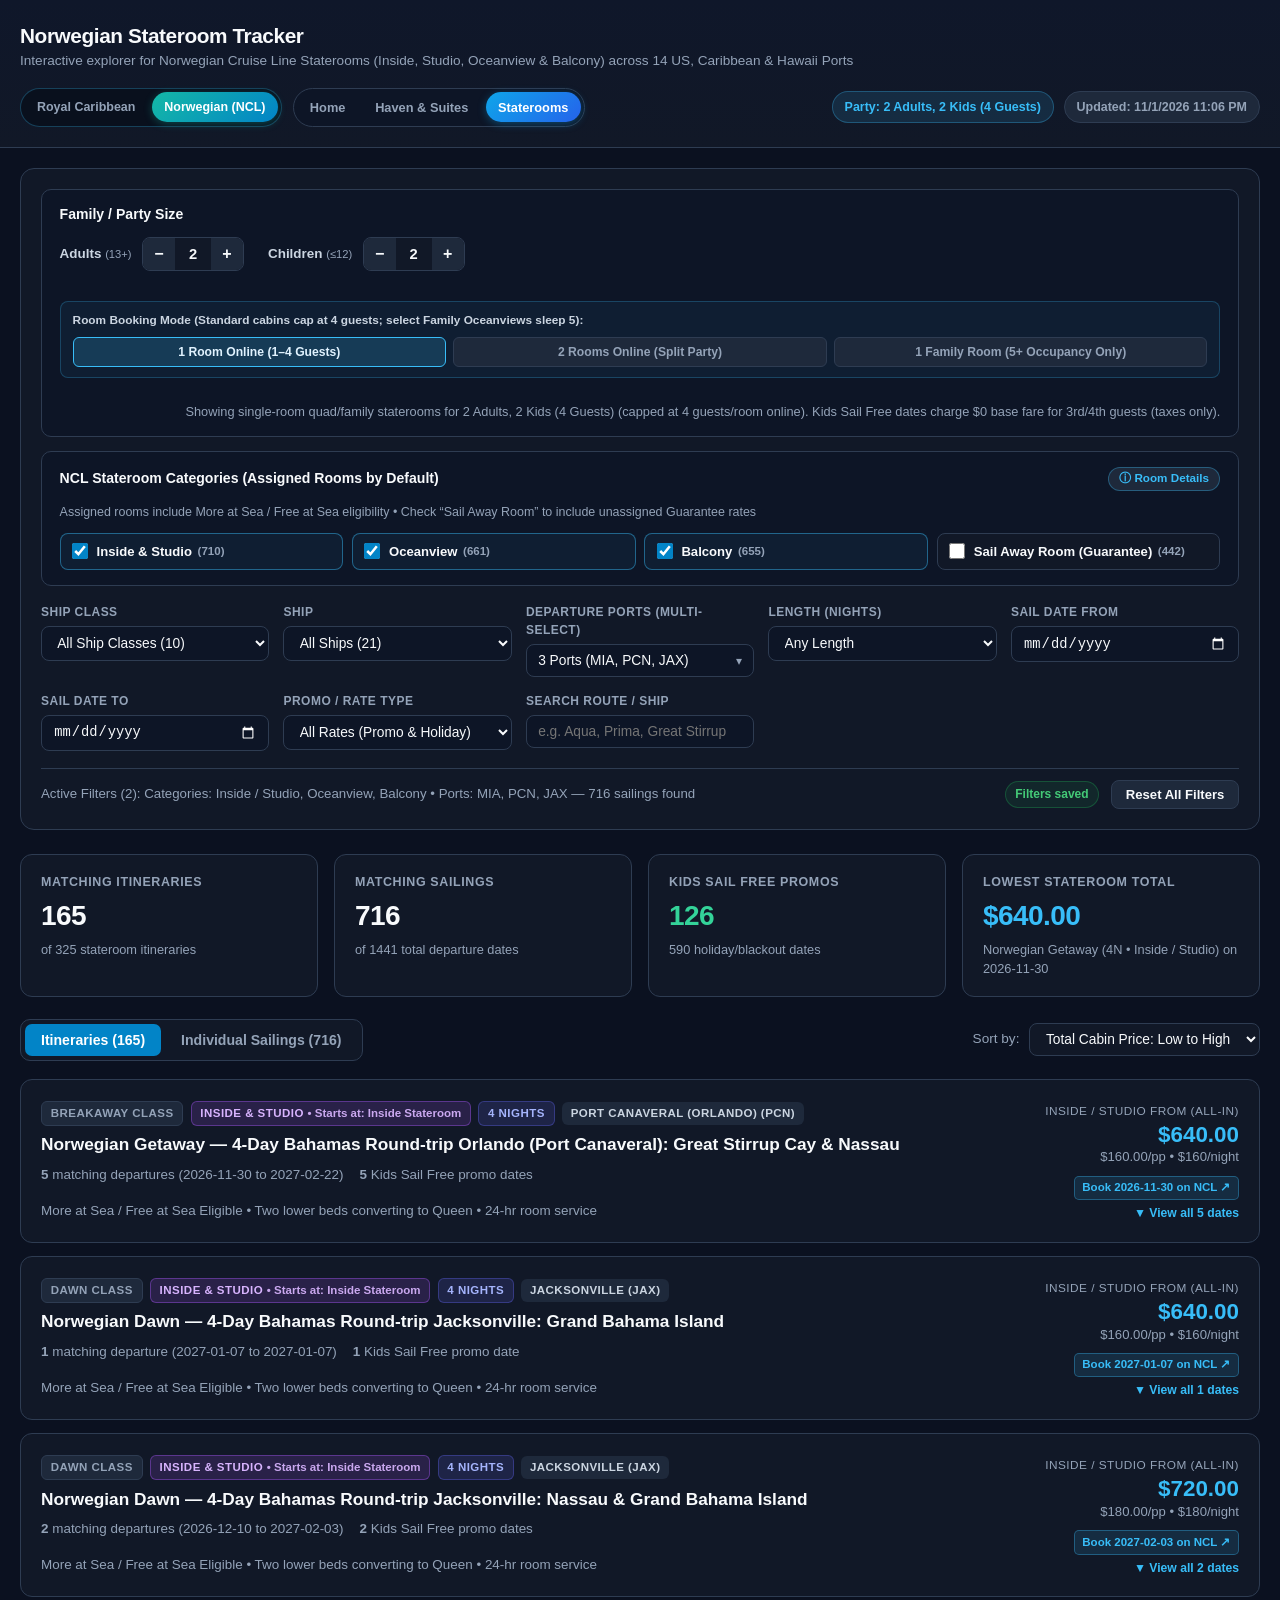
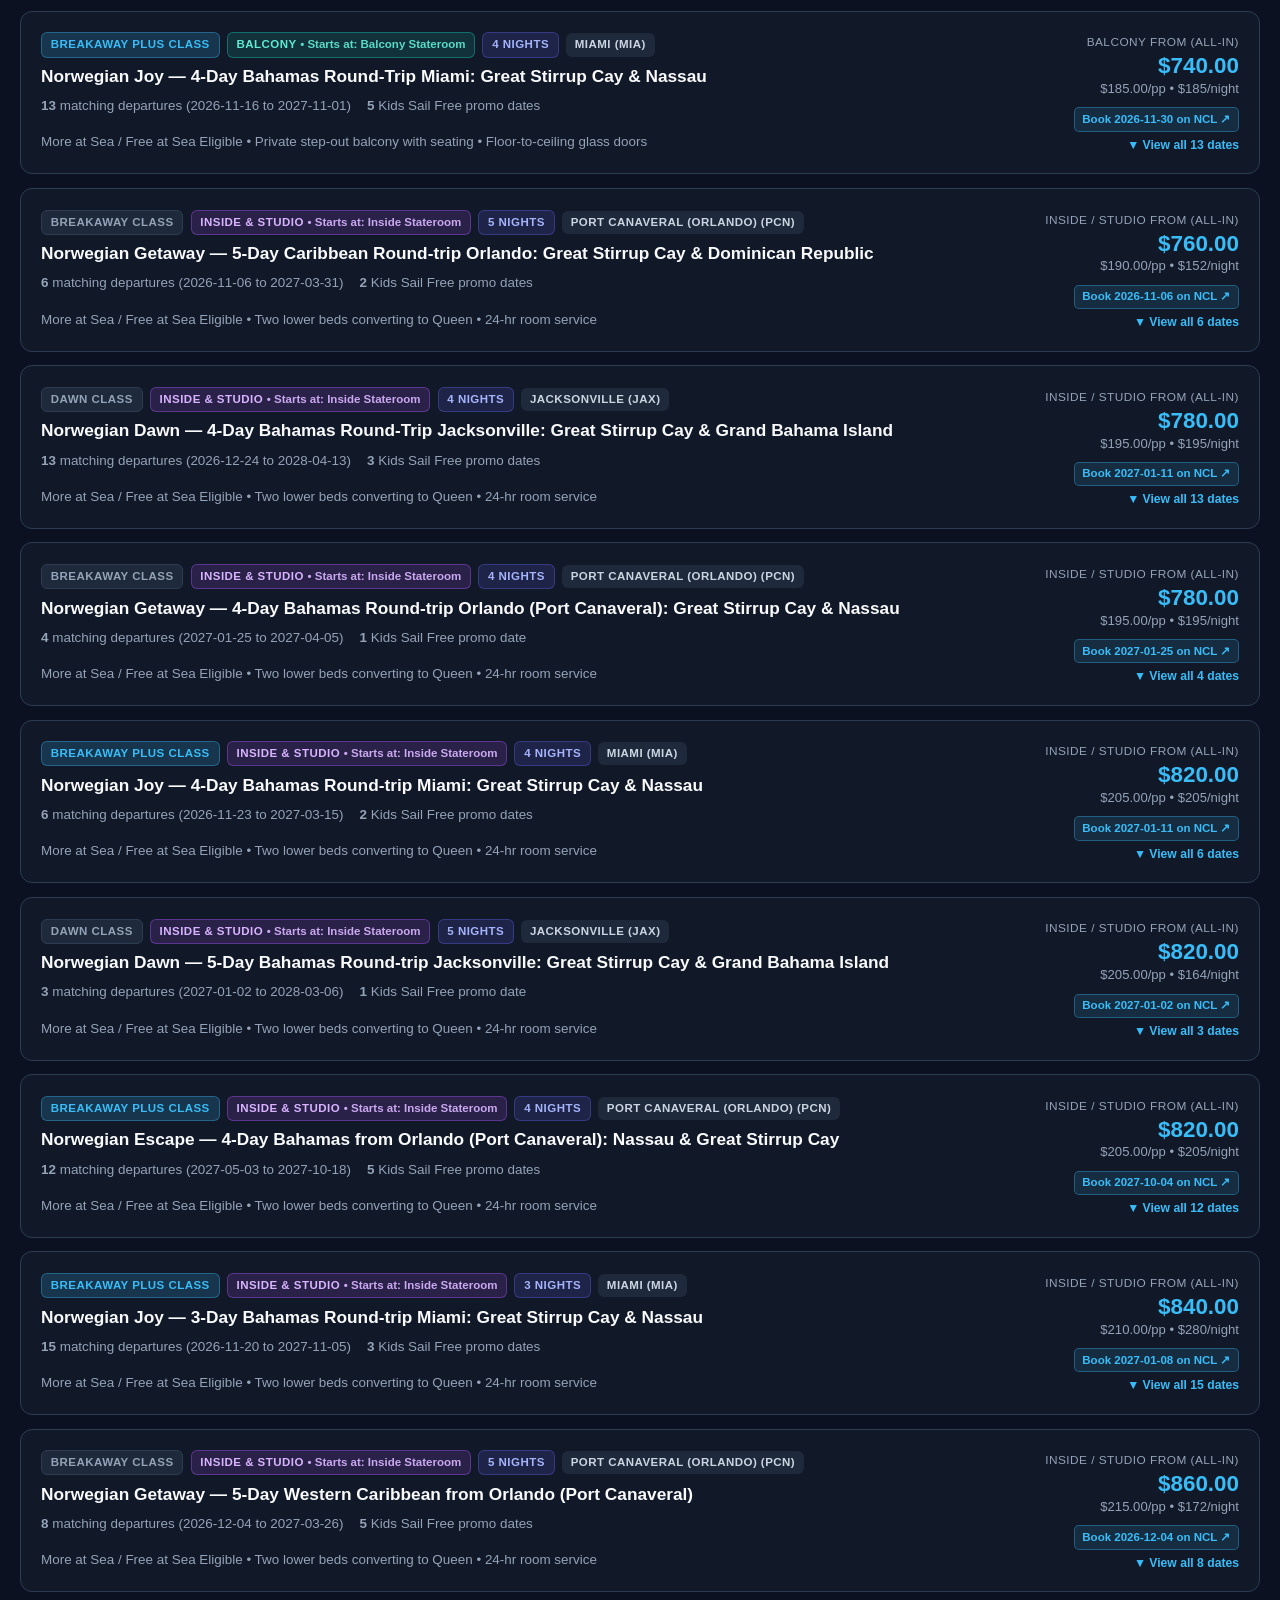
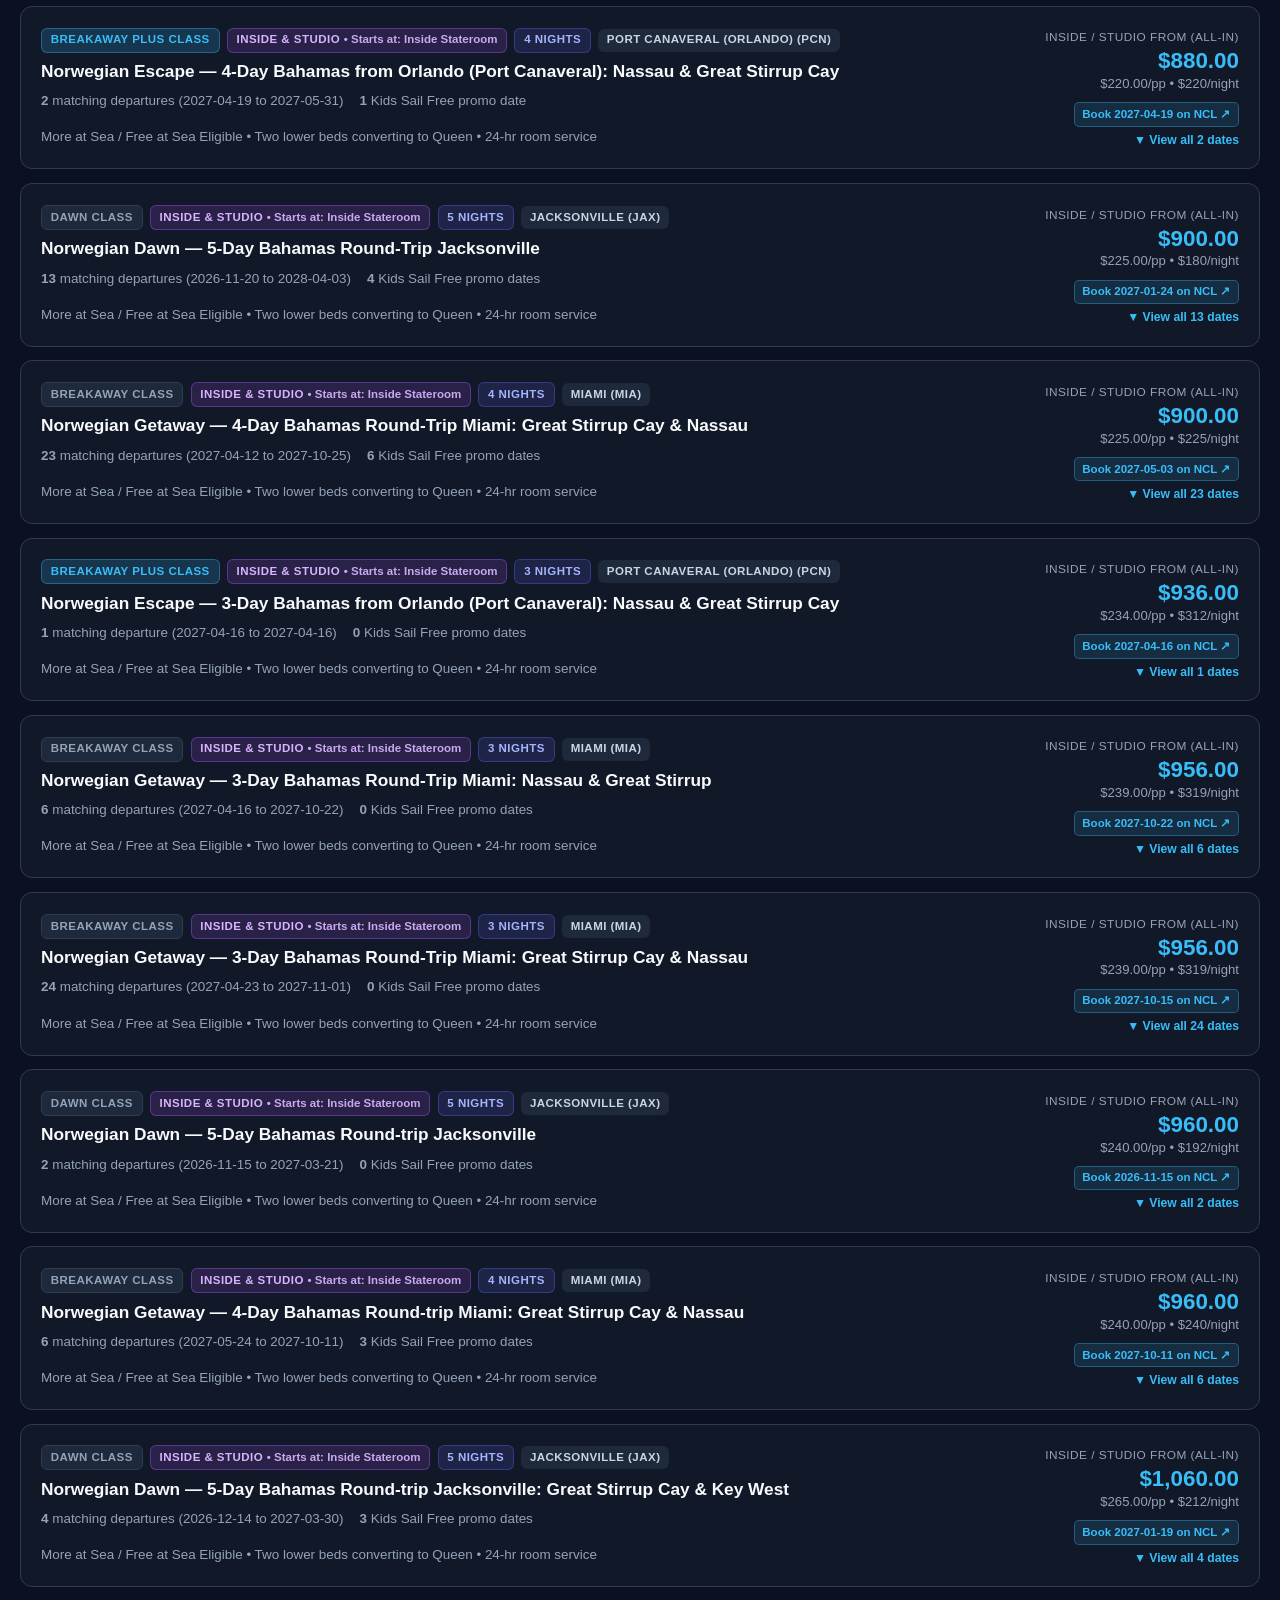
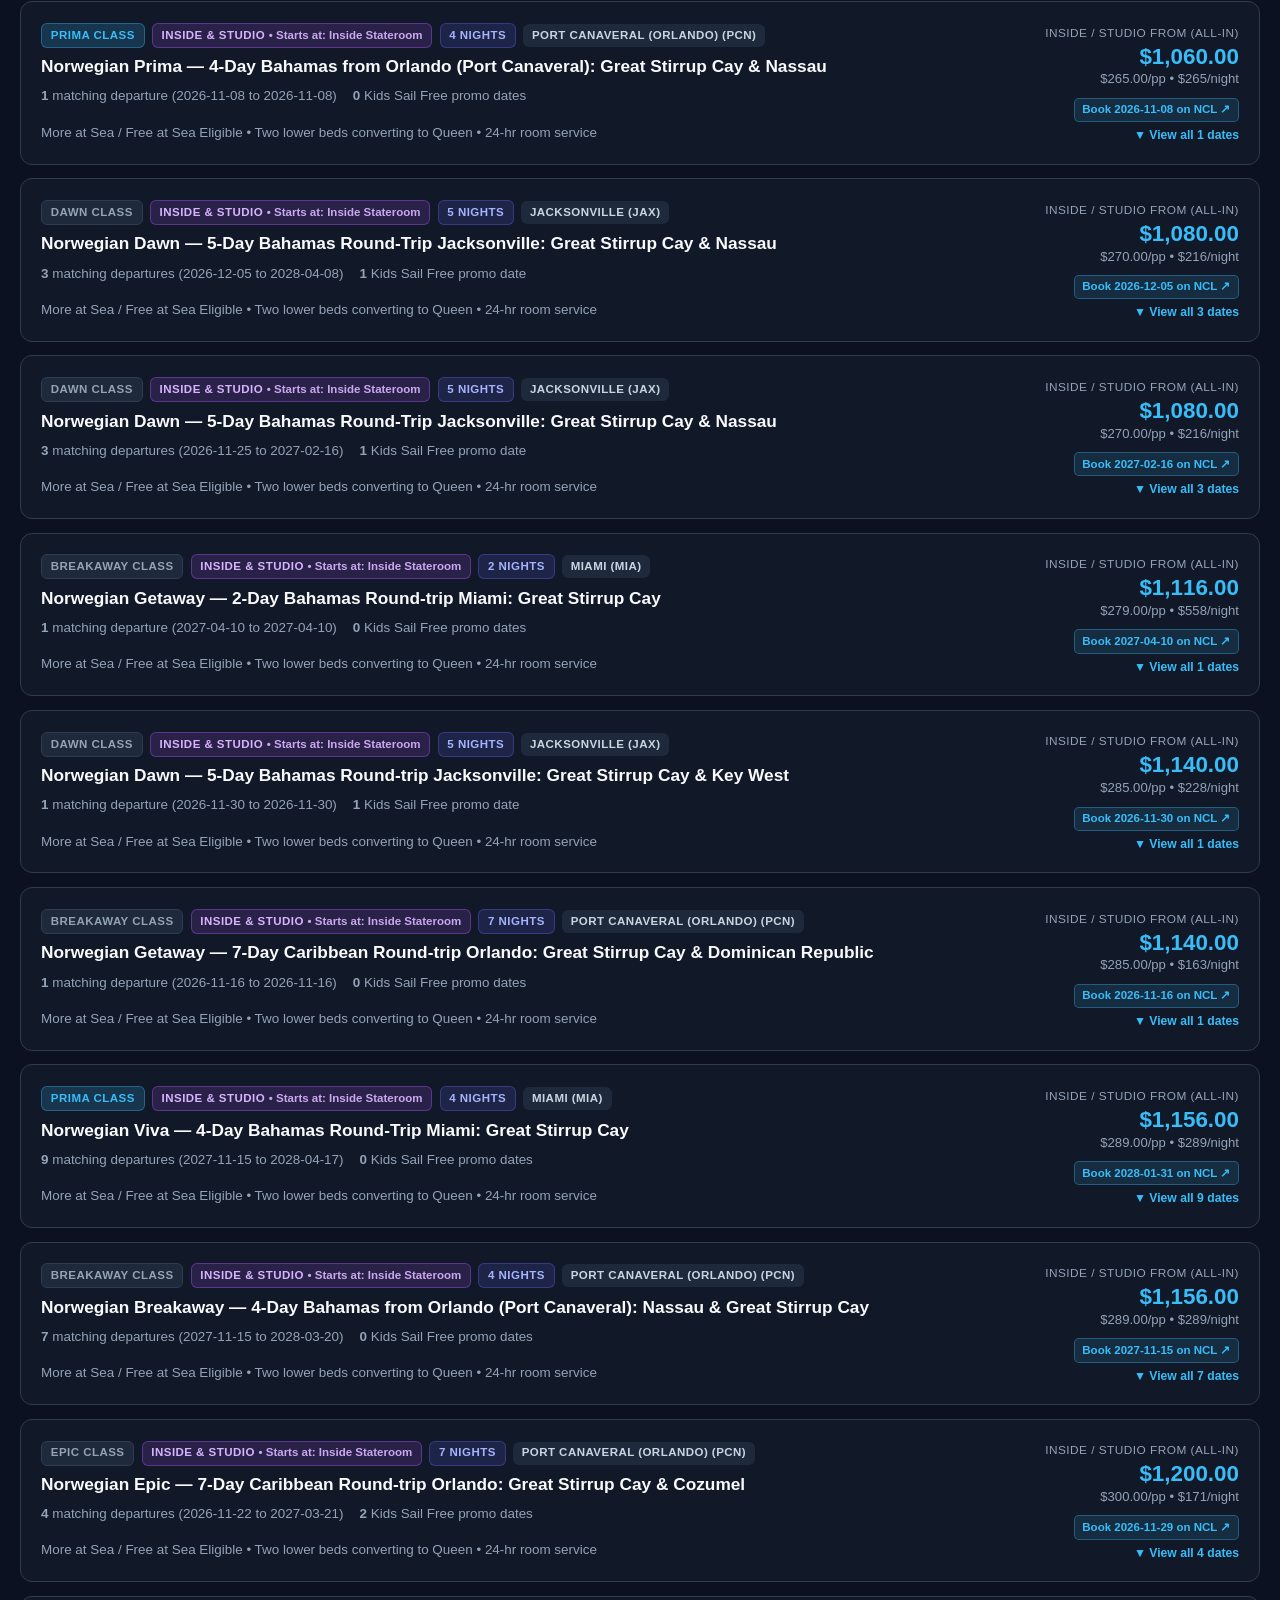
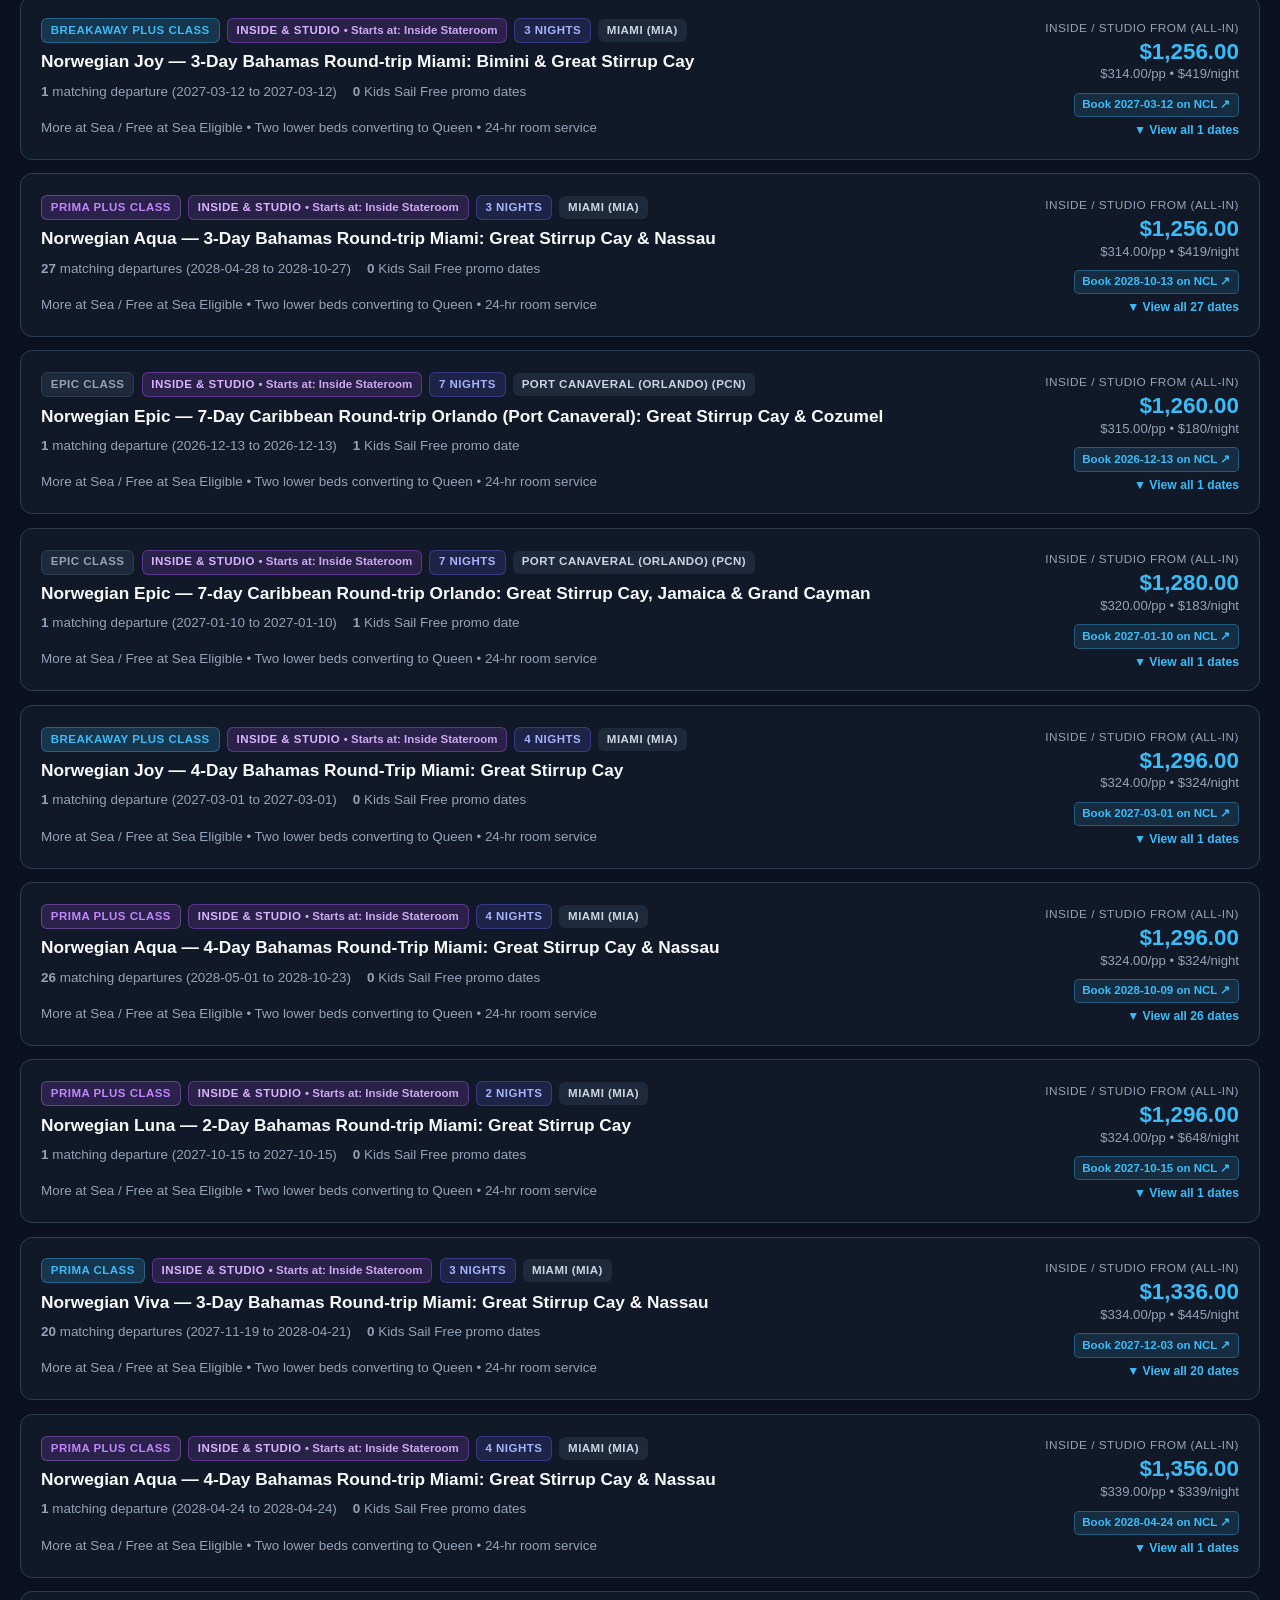
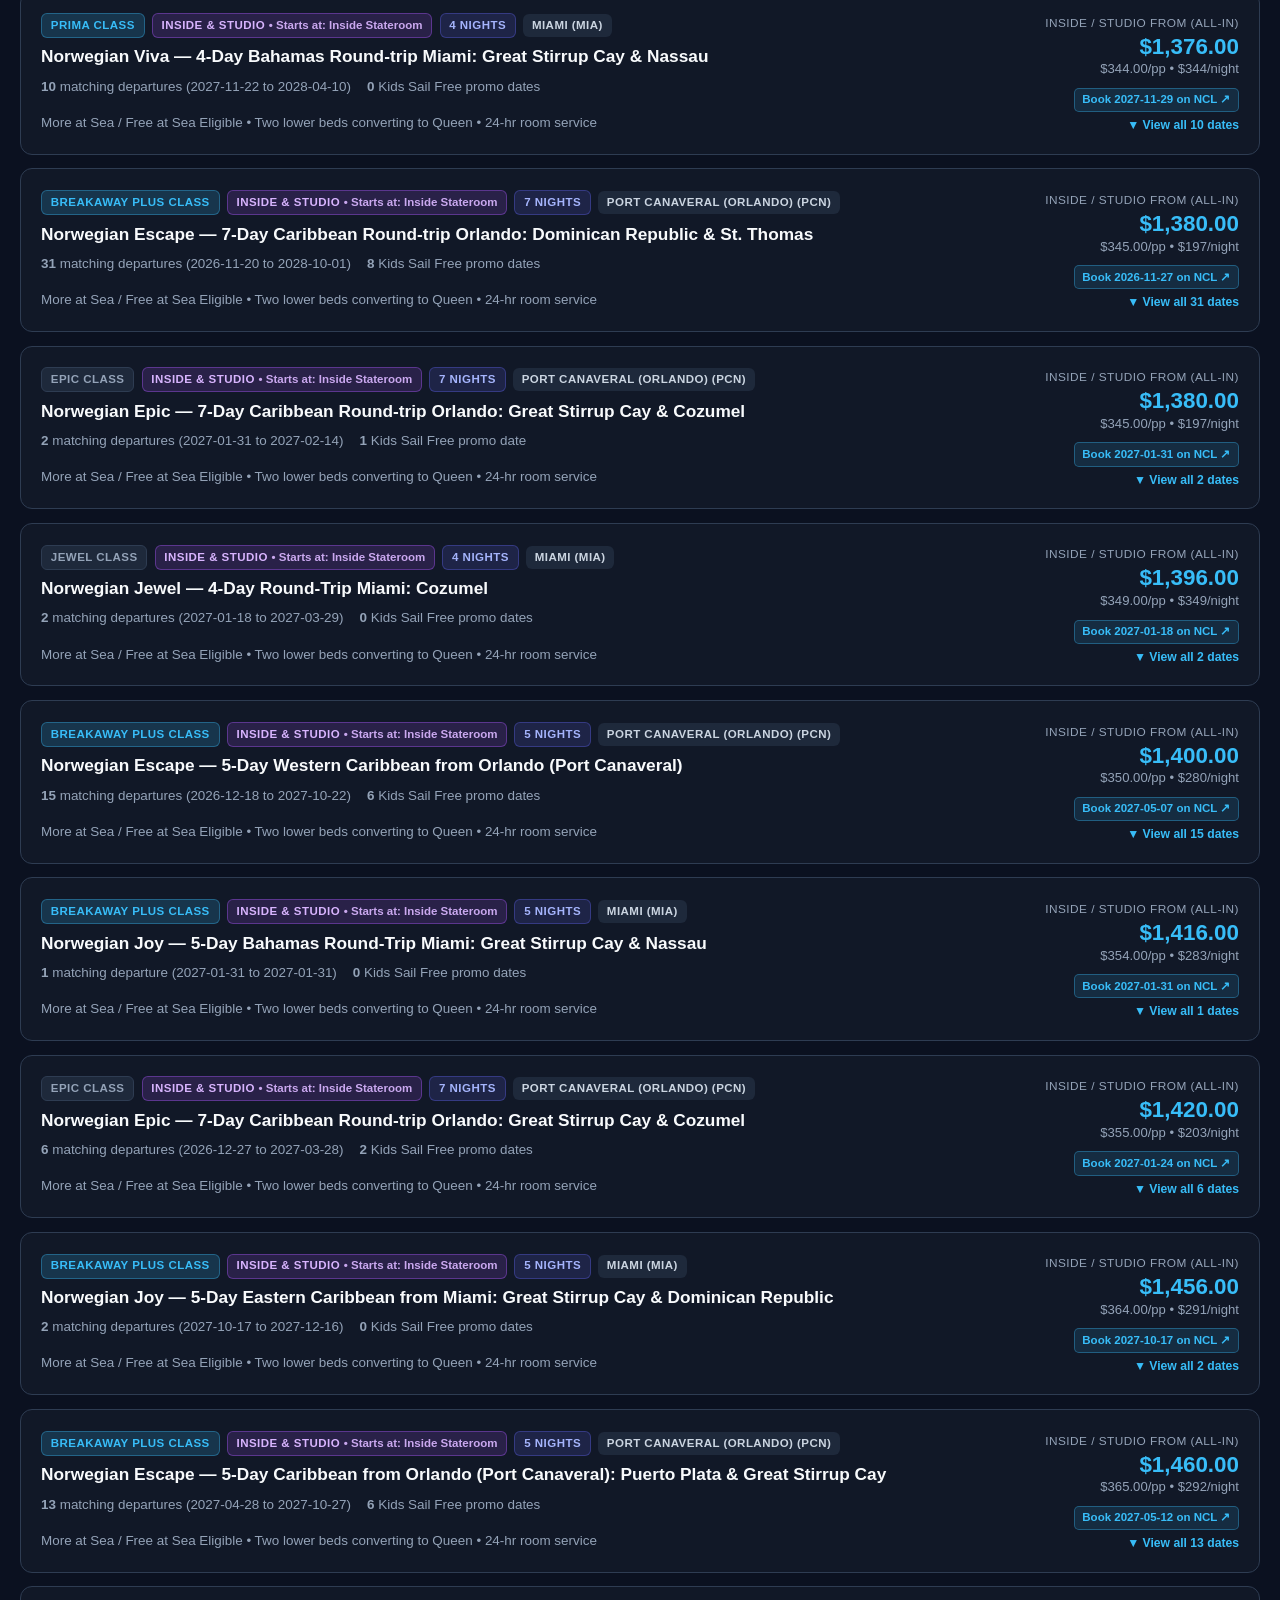
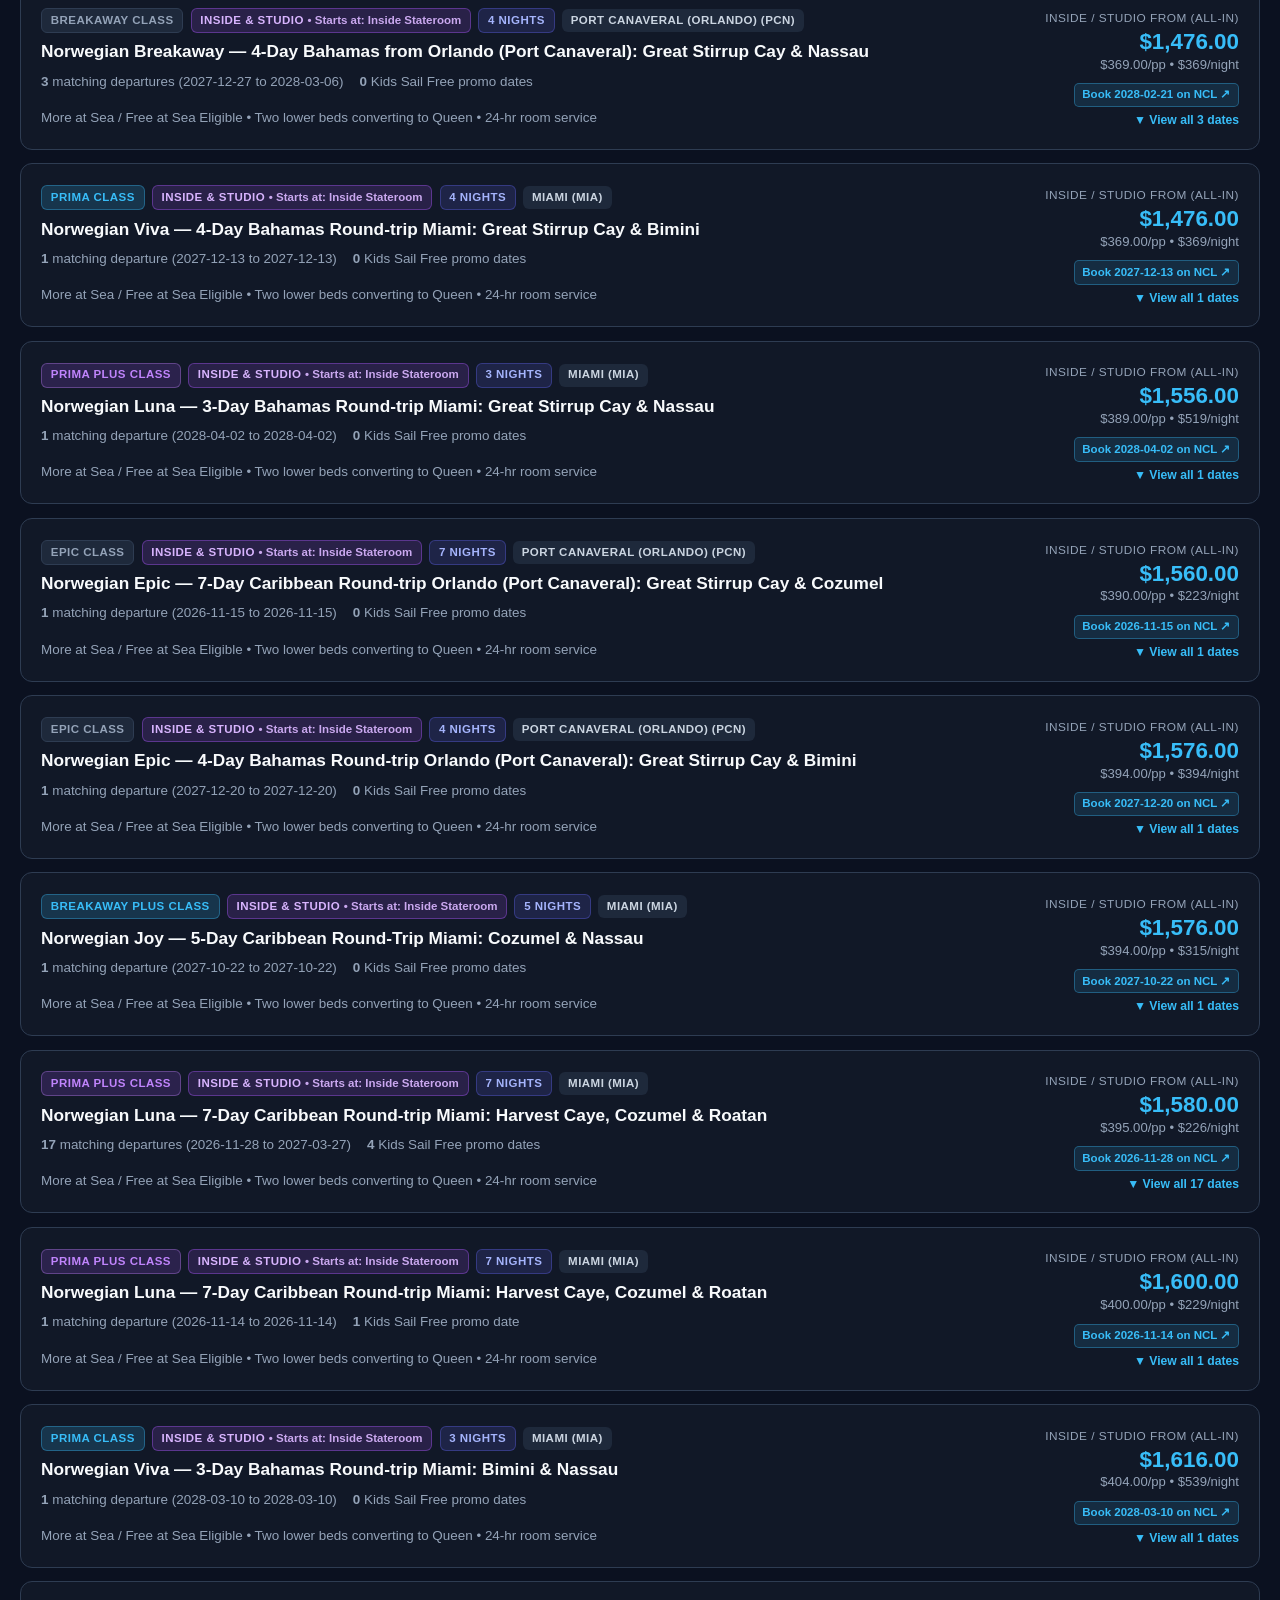
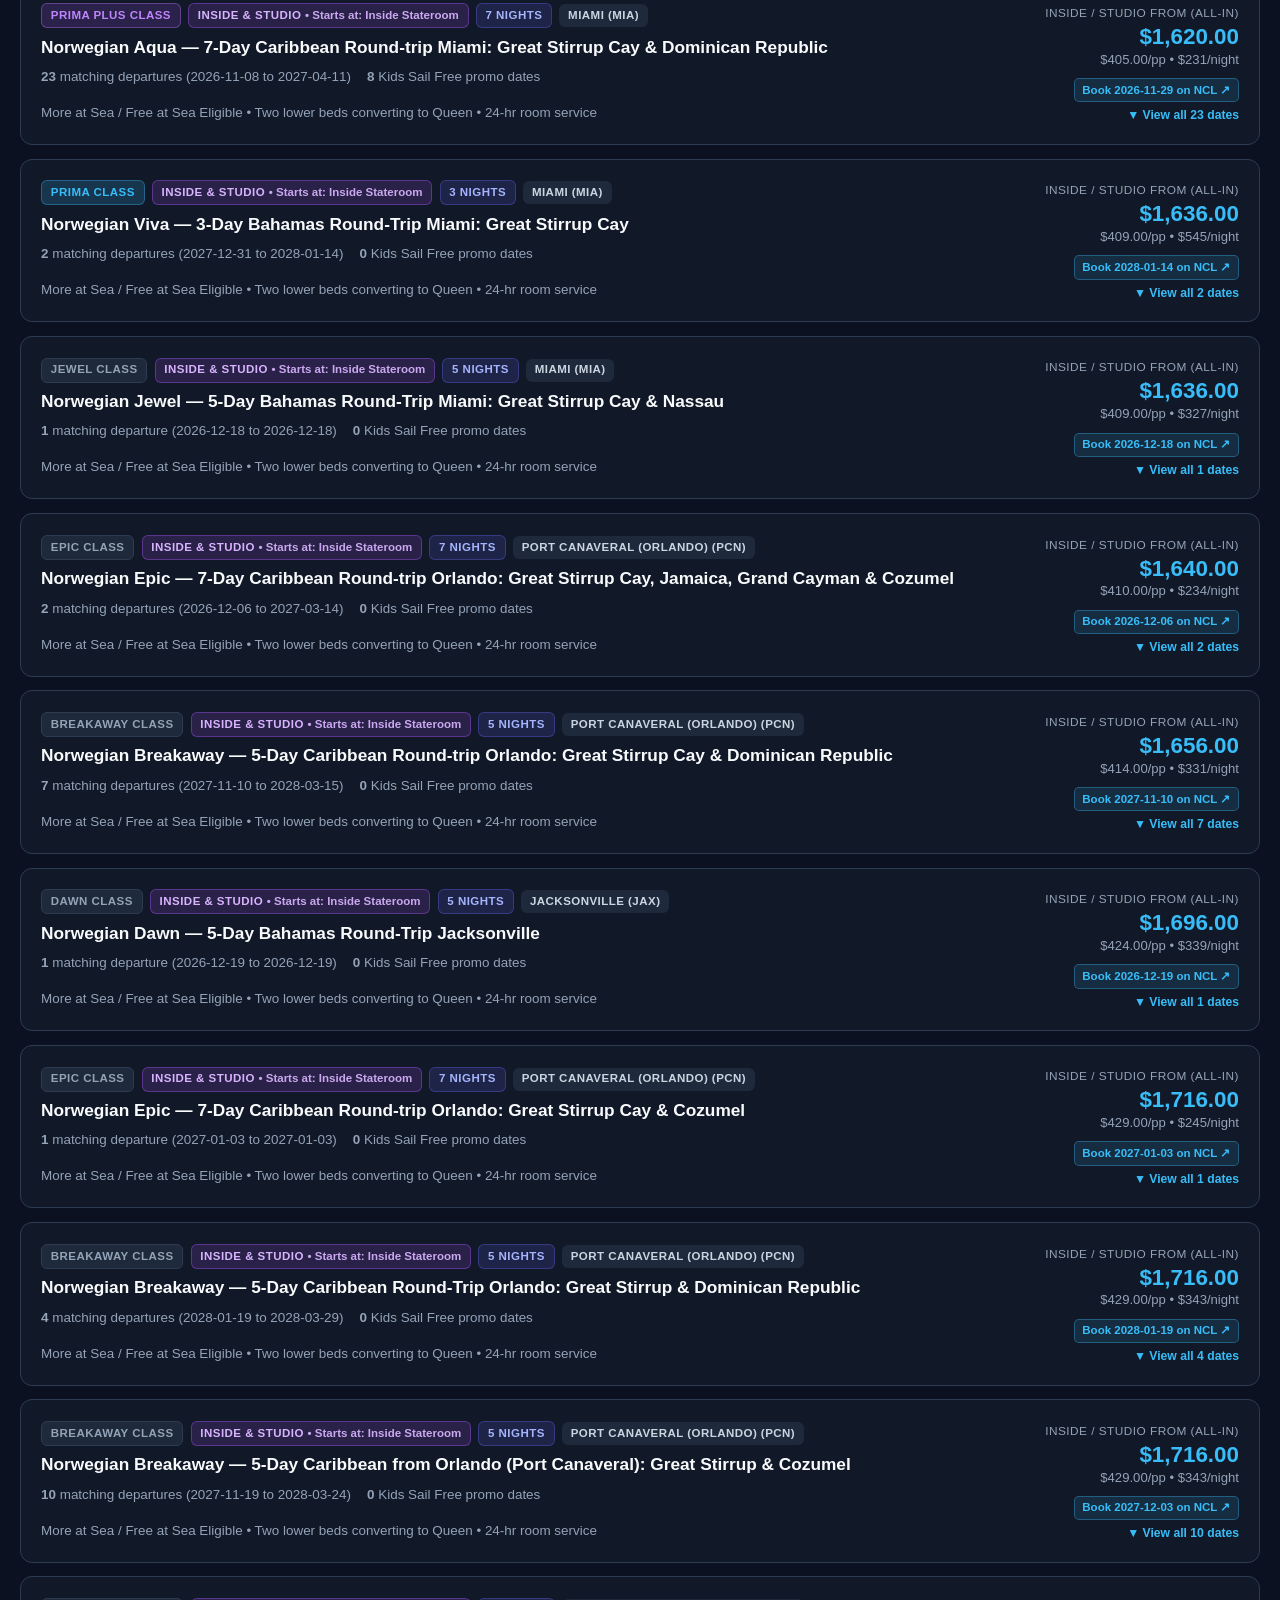
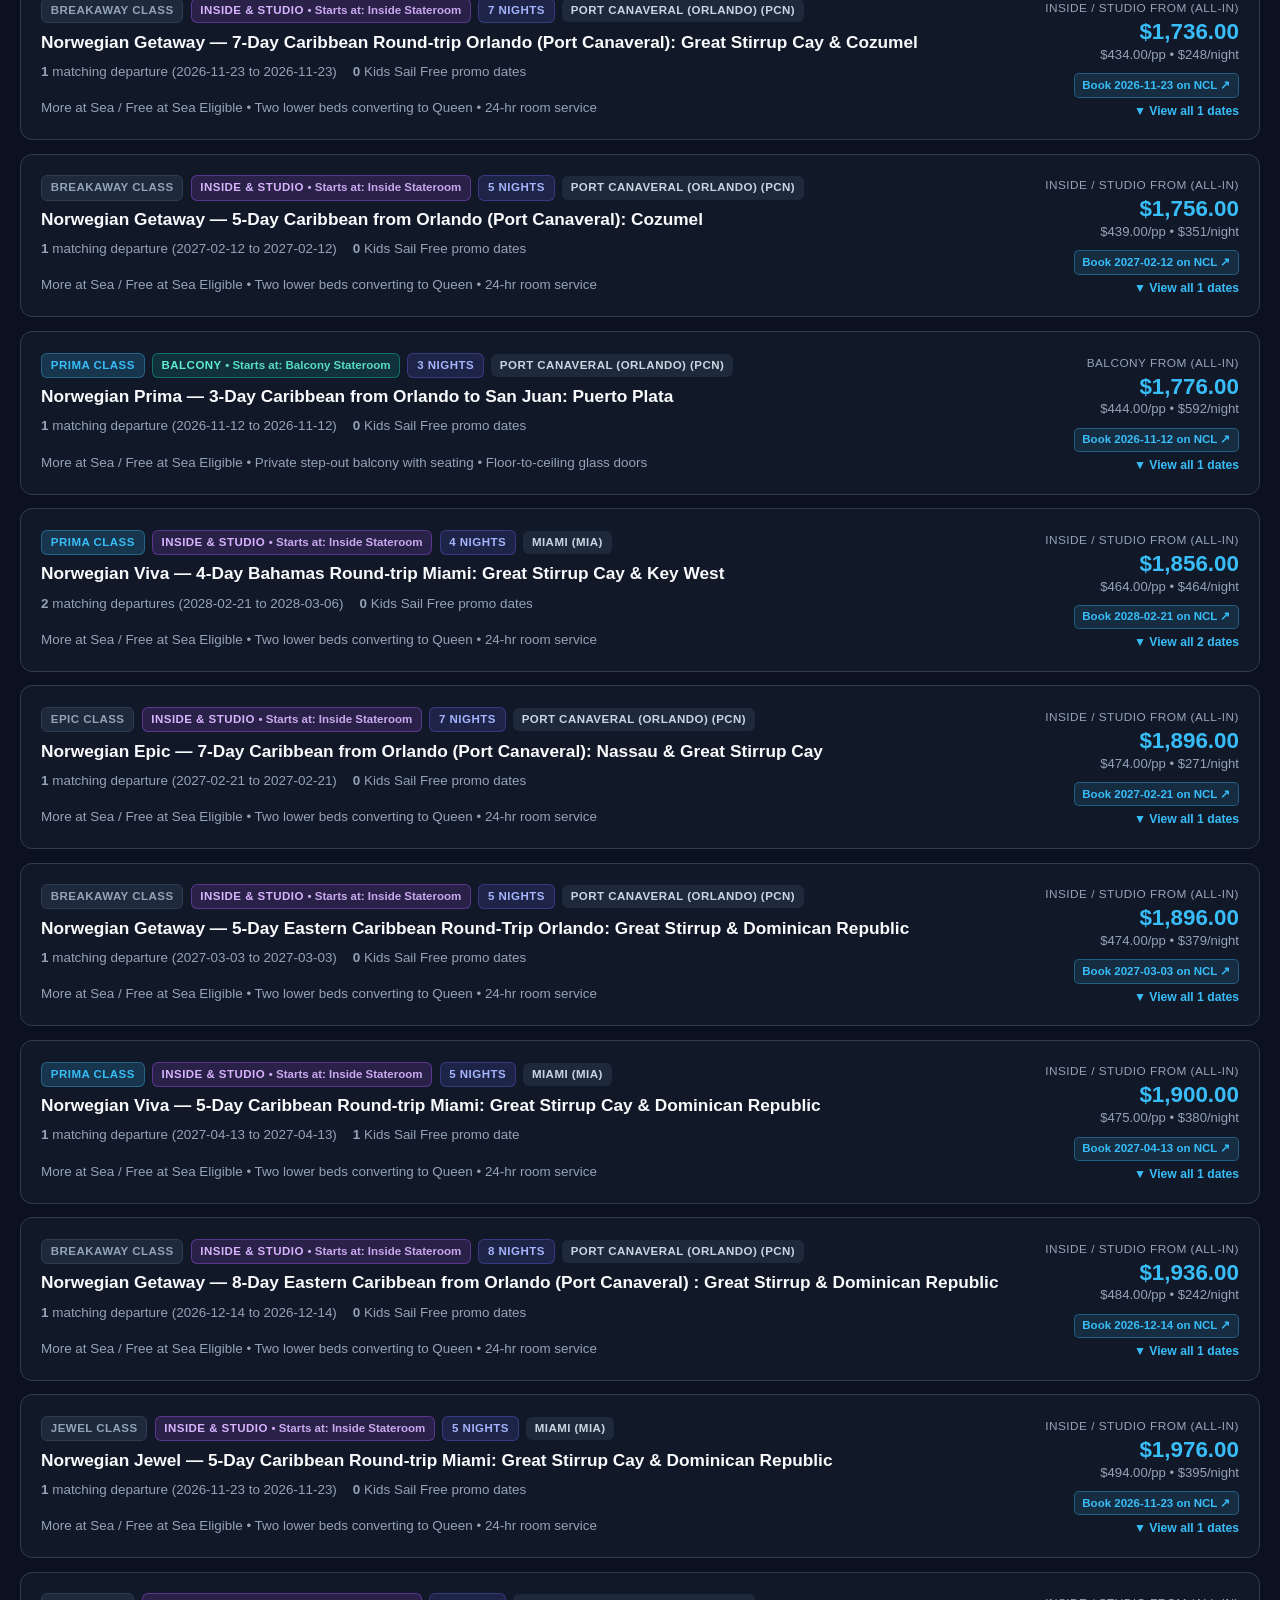
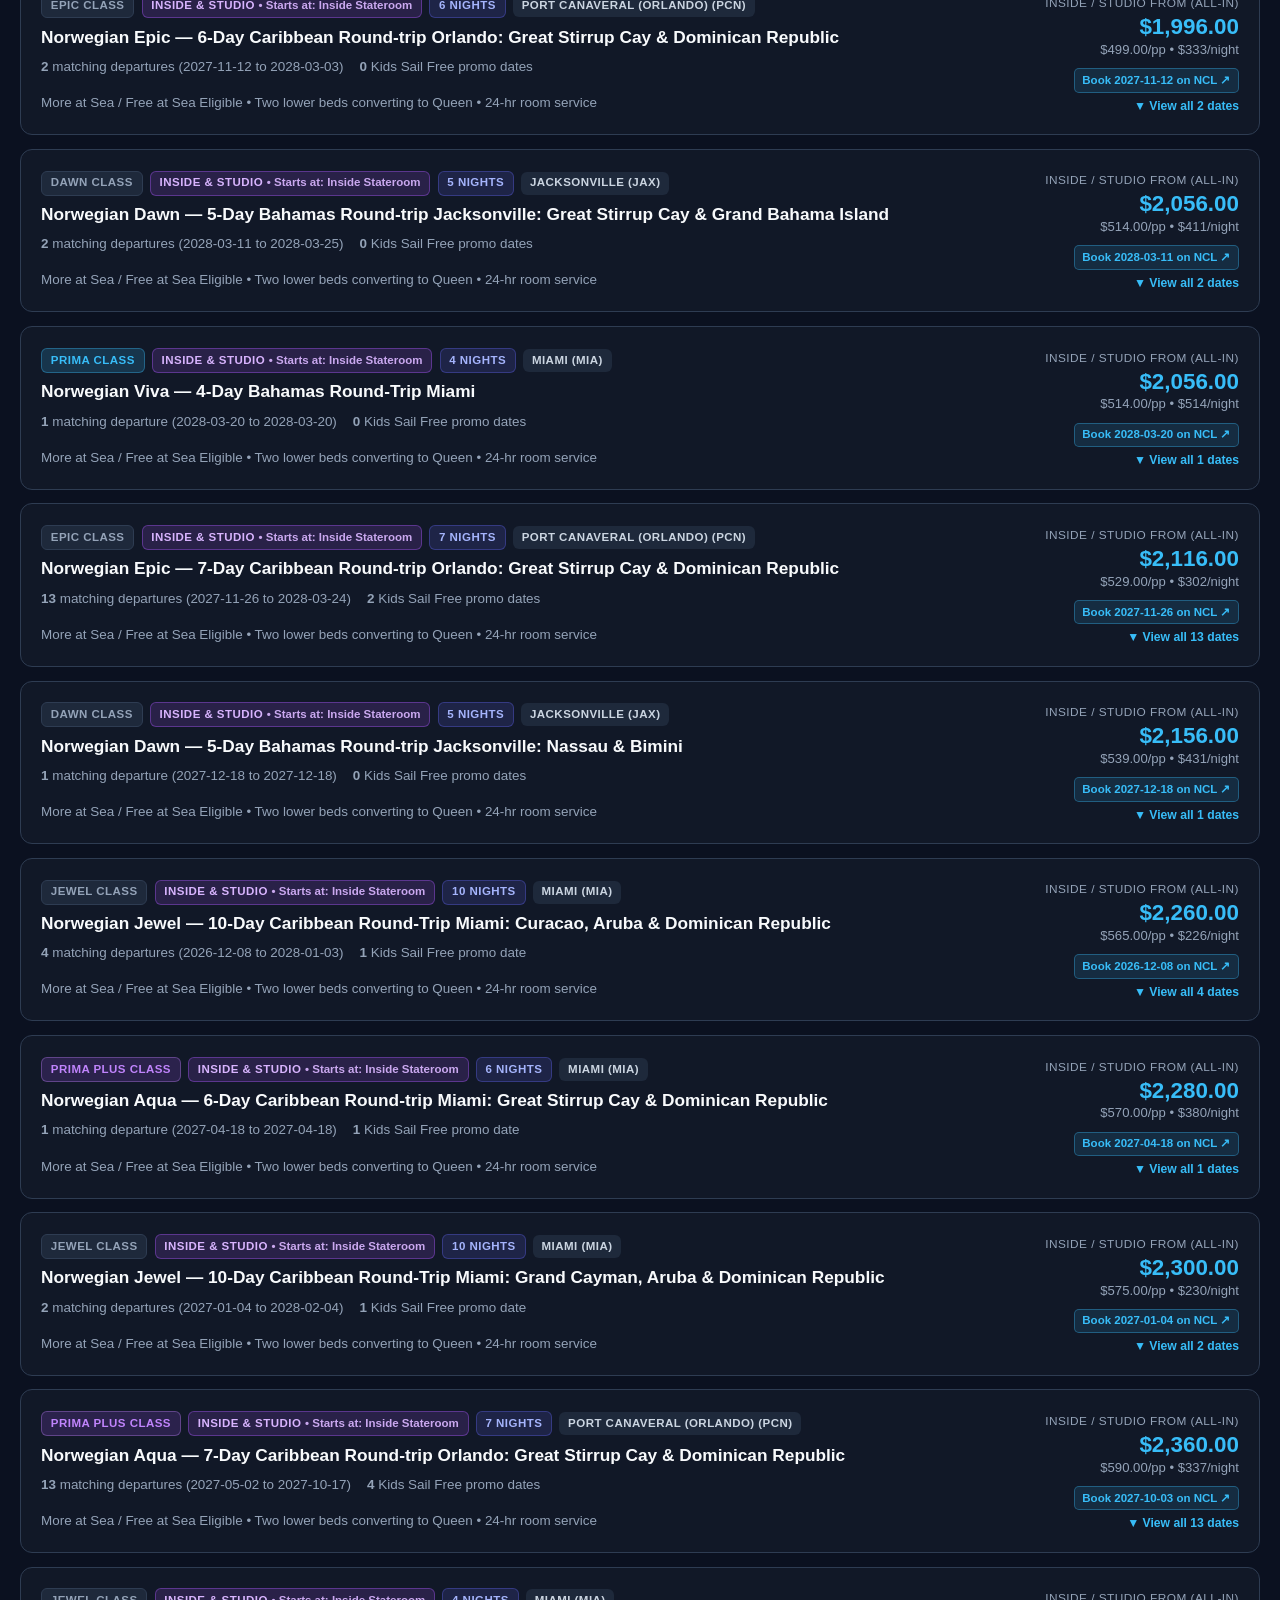
==== commit 42b7c7f3: "NCL: enrich exact Haven/Suite/Stateroom categories (H2, H3, HF, HG, HI, villas...) in shard jobs" ====
--- a/ncl-staterooms.html
+++ b/ncl-staterooms.html
@@ -330,3 +330,4 @@
   <script src="app.js?v=15"></script>
 </body>
 </html>
+
